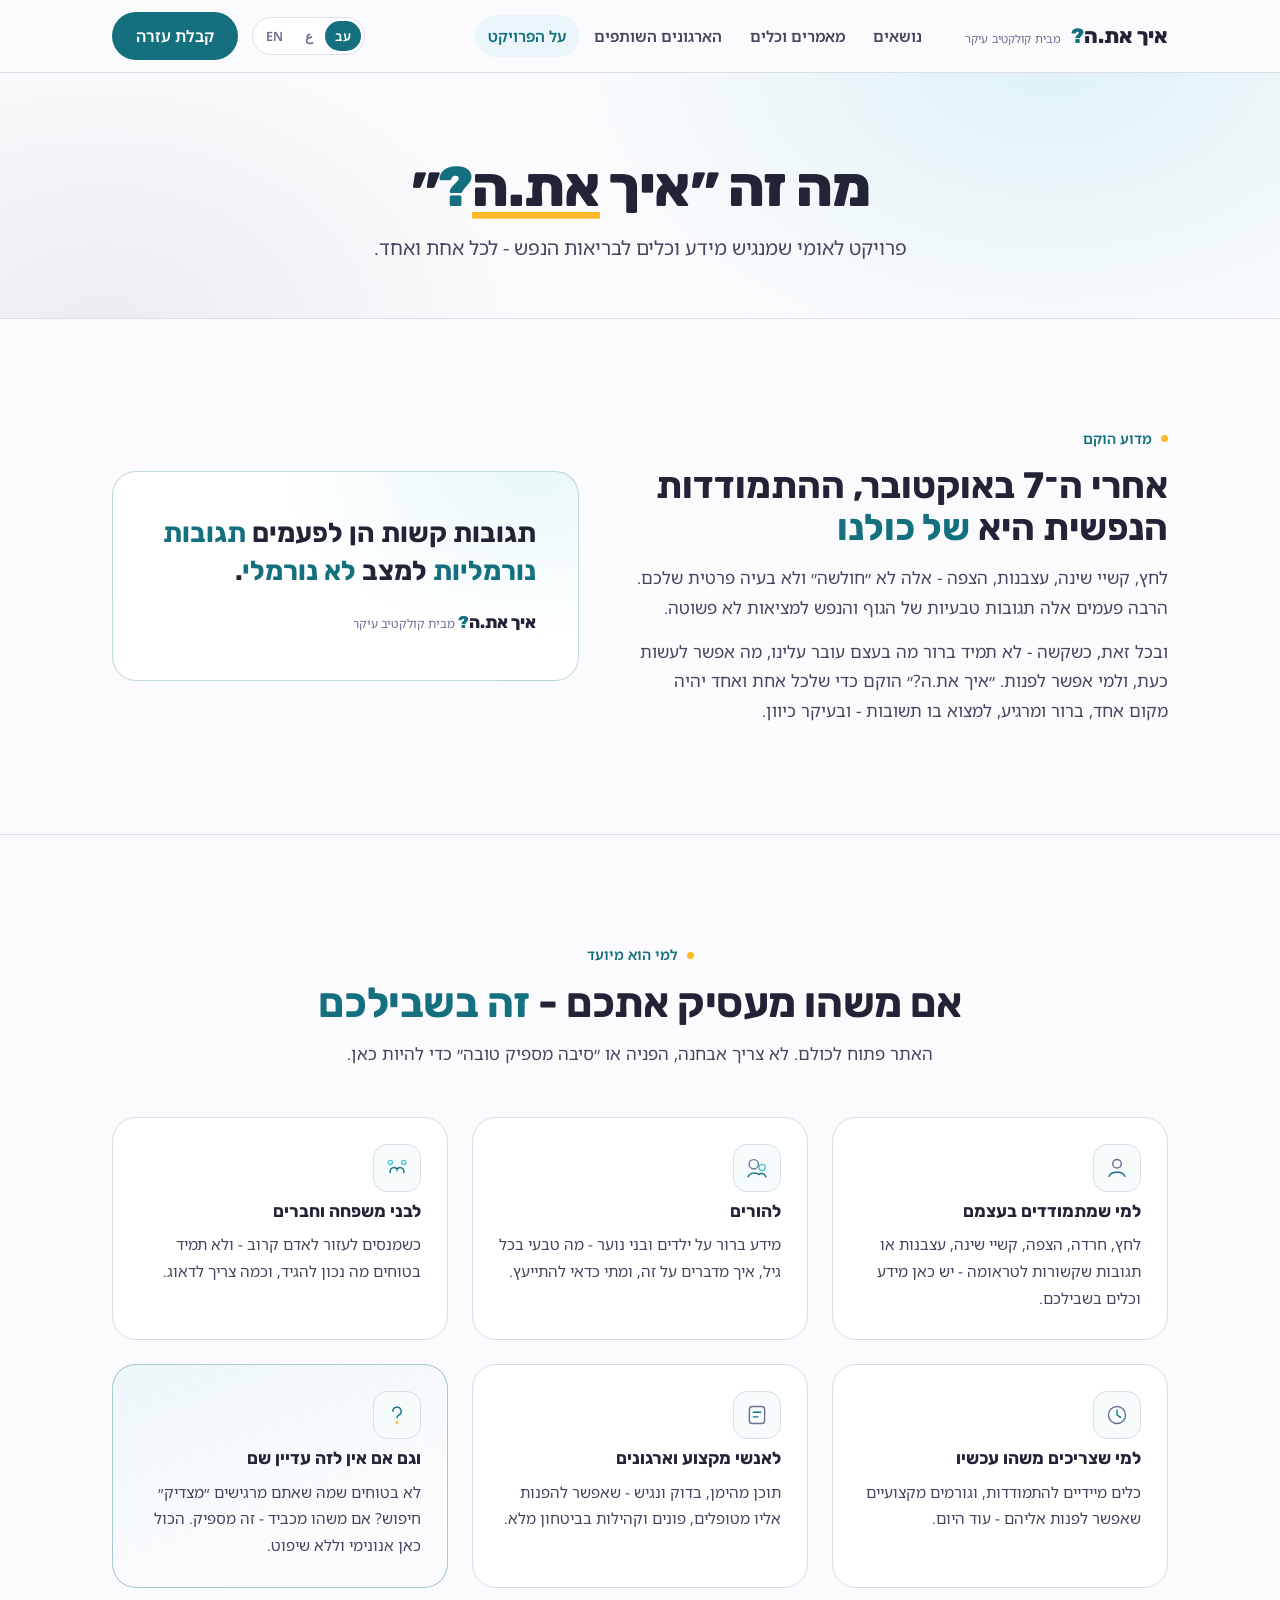
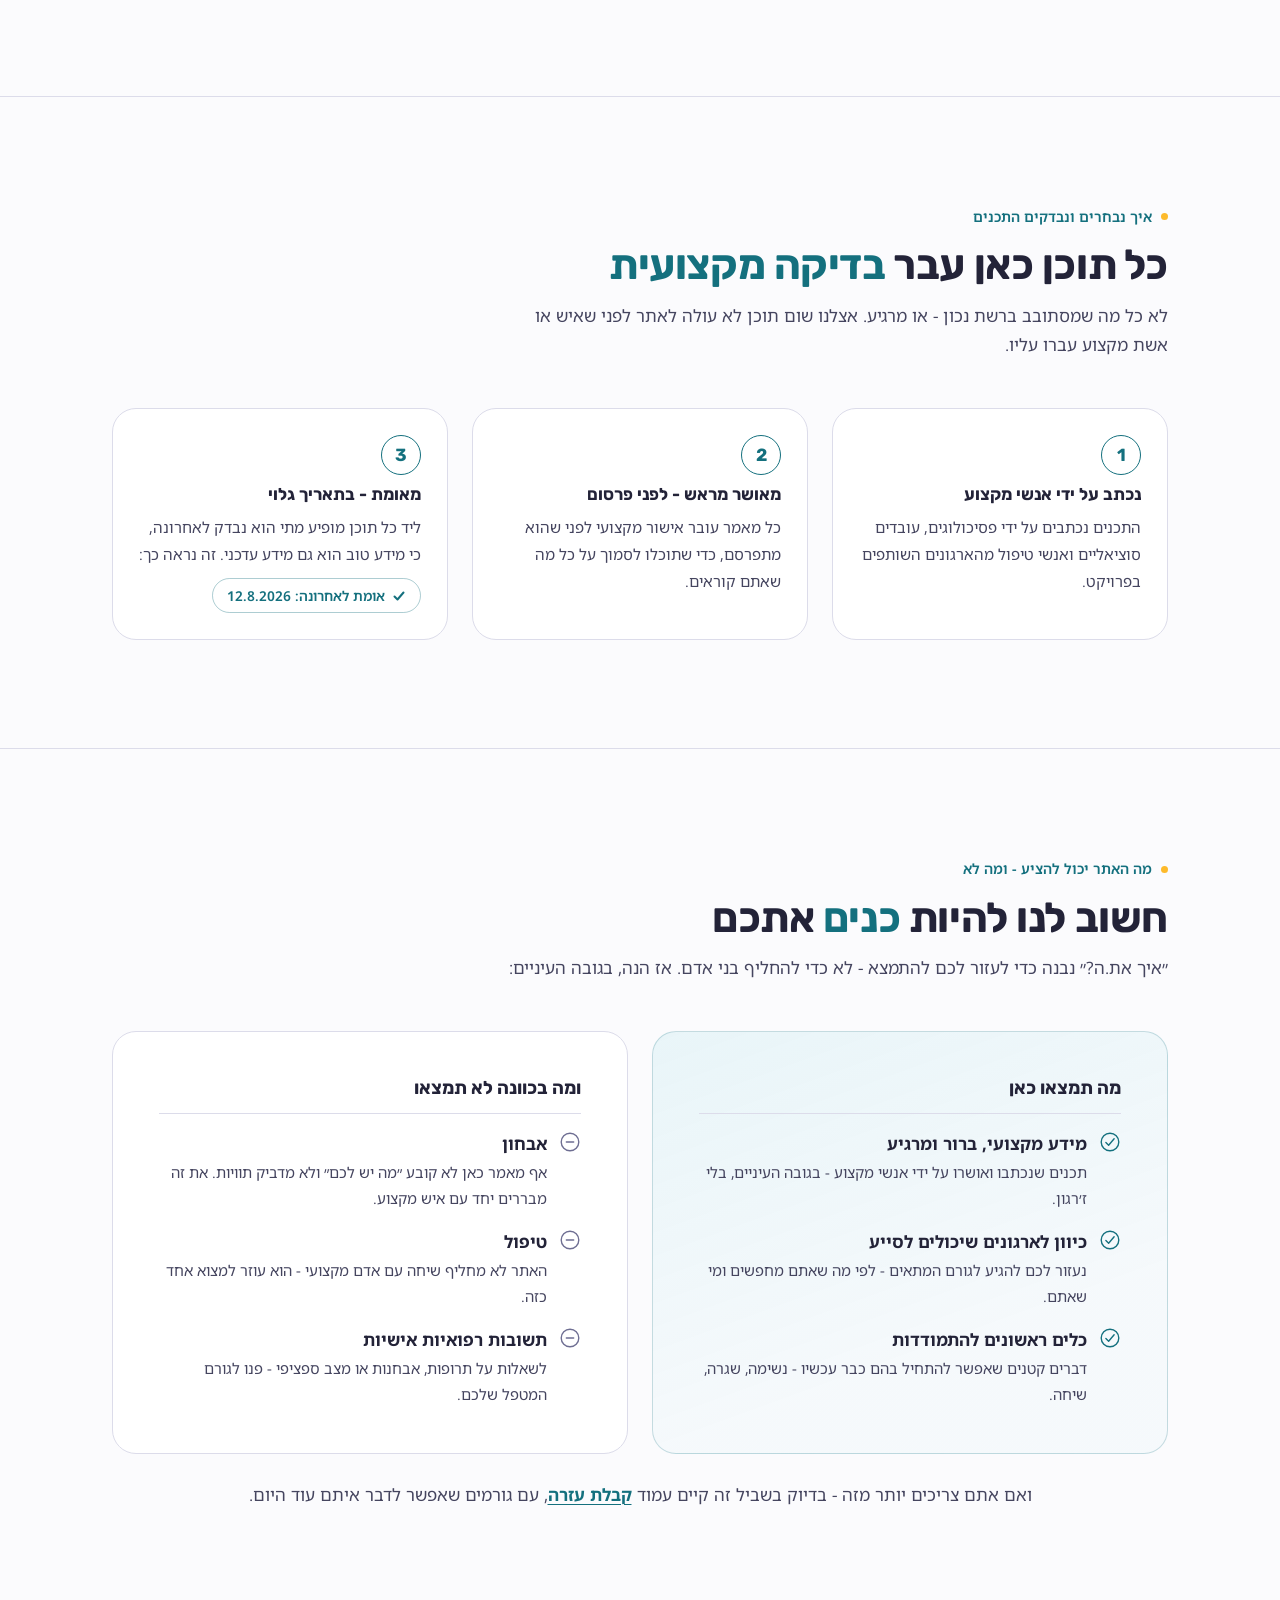
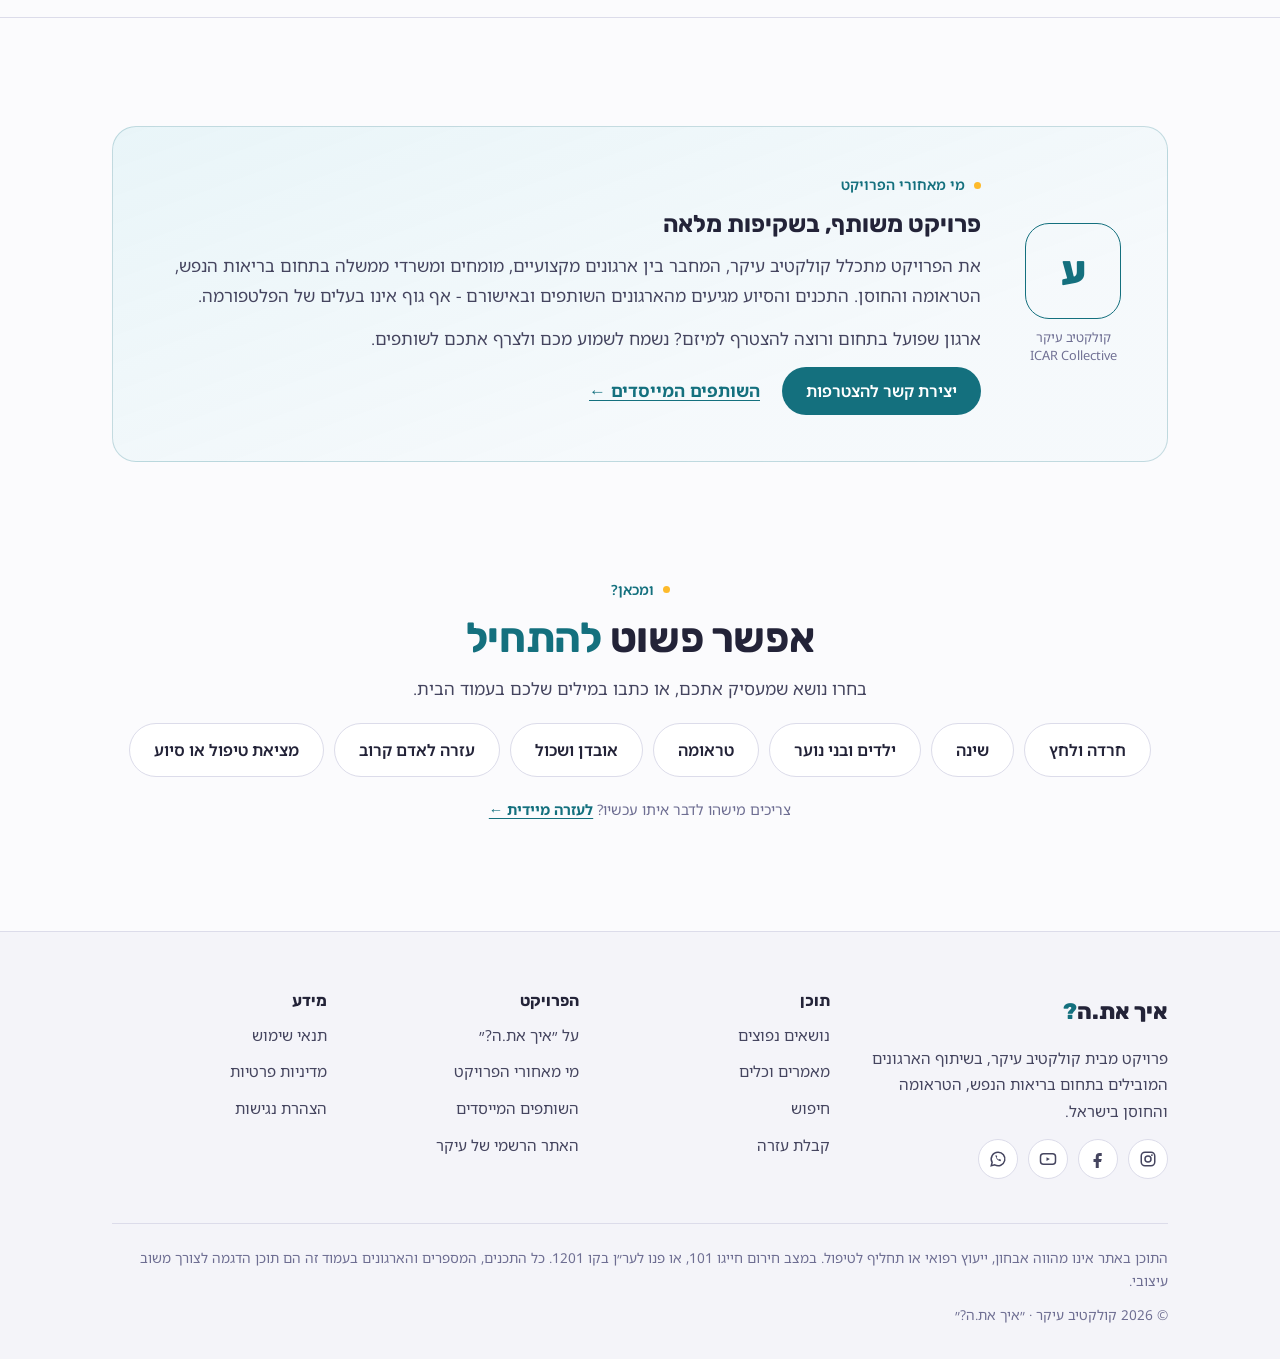
==== about.html @ 30e65be8 "הדמיית עיצוב ״איך את.ה?״ - כיוון העיצוב שנבחר, 7 מסכים אתר סטטי לצורך משוב על העיצוב: עמוד הבית, תוצ" ====
<!doctype html>
<html lang="he" dir="rtl">
<head>
<meta charset="utf-8">
<meta name="viewport" content="width=device-width, initial-scale=1">
<meta name="robots" content="noindex">
<title>על הפרויקט - איך את.ה?</title>
<meta name="description" content="מה זה ״איך את.ה?״ - מדוע הוקם, למי הוא מיועד, איך נבדקים התכנים ומי מאחורי הפרויקט.">
<link rel="preconnect" href="https://fonts.googleapis.com">
<link rel="preconnect" href="https://fonts.gstatic.com" crossorigin>
<link rel="stylesheet" href="https://fonts.googleapis.com/css2?family=Rubik:wght@700;800&family=Noto+Sans+Hebrew:wght@400;600&display=swap">
<link rel="stylesheet" href="css/b.css">
<style>
  /* about page - B language */
  .about-hero { padding-block: clamp(52px, 7.5vw, 84px) clamp(34px, 5vw, 52px); position: relative; overflow: hidden; }
  .about-hero .container { display: grid; gap: 14px; max-width: 780px; text-align: center; position: relative; }
  .about-hero h1 { font-size: clamp(2.2rem, 5.6vw, 3.5rem); }
  .about-hero .lede { color: var(--ink-soft); font-size: clamp(1.05rem, 2vw, 1.22rem); }

  .why-grid { display: grid; grid-template-columns: 1.15fr 1fr; gap: clamp(28px, 4vw, 52px); align-items: center; }
  .why-copy { display: grid; gap: 14px; }
  .why-copy h2 { font-size: clamp(1.7rem, 3.4vw, 2.3rem); }
  .why-copy p { color: var(--ink-soft); }
  .quote-card {
    background: var(--card); border: 1px solid rgba(20, 112, 126, 0.25); border-radius: var(--r);
    padding: clamp(28px, 4vw, 42px); display: grid; gap: 18px;
    background-image: radial-gradient(24rem 16rem at 90% 0%, rgba(76, 196, 210, 0.12), transparent 65%);
  }
  .quote-card .q { font-family: var(--f-display); font-weight: 700; font-size: clamp(1.3rem, 2.4vw, 1.7rem); line-height: 1.4; }
  .quote-card .q em { color: var(--teal-ink); font-style: normal; }
  .quote-brand { font-family: var(--f-display); font-weight: 800; color: var(--ink); }
  .quote-brand small { font-family: var(--f-body); font-weight: 400; color: var(--lilac); font-size: 0.75rem; }
  .quote-brand .brand-q { color: var(--teal-ink); }

  .aud-grid { list-style: none; margin: 0; padding: 0; display: grid; grid-template-columns: repeat(3, 1fr); gap: 24px; }
  .aud {
    background: var(--card); border: 1px solid var(--line); border-radius: var(--r);
    padding: 26px 26px 28px; display: grid; gap: 10px; align-content: start;
  }
  .aud-icon {
    width: 48px; height: 48px; border-radius: 14px; display: grid; place-items: center;
    border: 1px solid var(--line); background: #f6fbfc;
  }
  .aud h3 { font-size: 1.08rem; }
  .aud p { color: var(--ink-soft); font-size: 0.95rem; }
  .aud-you { border-color: rgba(20, 112, 126, 0.35); background: linear-gradient(160deg, rgba(76, 196, 210, 0.08), transparent 70%); }

  .steps { list-style: none; margin: 0; padding: 0; display: grid; grid-template-columns: repeat(3, 1fr); gap: 24px; counter-reset: step; }
  .step {
    background: var(--card); border: 1px solid var(--line); border-radius: var(--r);
    padding: 26px; display: grid; gap: 10px; align-content: start;
  }
  .step-num {
    width: 40px; height: 40px; border-radius: 50%; display: grid; place-items: center;
    border: 1.5px solid var(--teal-ink); color: var(--teal-ink);
    font-family: var(--f-display); font-weight: 700; font-size: 1.1rem;
  }
  .step h3 { font-size: 1.06rem; }
  .step p { color: var(--ink-soft); font-size: 0.95rem; }
  .verified-pill {
    display: inline-flex; align-items: center; gap: 7px; justify-self: start;
    border: 1px solid rgba(20, 112, 126, 0.35); color: var(--teal-ink);
    border-radius: 999px; padding: 5px 14px; font-size: 0.85rem; font-weight: 600;
  }

  .offer-title { font-size: 1.15rem; padding-bottom: 14px; border-bottom: 1px solid var(--line); }
  .offer-list { list-style: none; margin: 0; padding: 0; display: grid; gap: 16px; }
  .offer-list li { display: flex; gap: 12px; align-items: flex-start; }
  .offer-list svg { flex-shrink: 0; margin-top: 2px; }
  .offer-list b { display: block; }
  .offer-list p { color: var(--ink-soft); font-size: 0.93rem; margin: 0; }
  .offer-note { margin-top: 26px; color: var(--ink-soft); text-align: center; }

  #eiker { scroll-margin-top: 90px; }
  .eiker-panel { display: grid; grid-template-columns: auto 1fr; gap: clamp(24px, 4vw, 44px); align-items: center; }
  .eiker-logo { display: grid; gap: 10px; justify-items: center; margin: 0; }
  .eiker-mono {
    width: 96px; height: 96px; border-radius: 24px; display: grid; place-items: center;
    border: 1.5px solid var(--teal-ink); color: var(--teal-ink);
    font-family: var(--f-display); font-weight: 800; font-size: 2.4rem;
  }
  .eiker-logo figcaption { color: var(--lilac); font-size: 0.8rem; text-align: center; line-height: 1.4; }
  .eiker-body { display: grid; gap: 13px; }
  .eiker-links { display: flex; gap: 10px 22px; flex-wrap: wrap; align-items: center; }

  .closing { text-align: center; display: grid; gap: 20px; justify-items: center; }

  @media (max-width: 960px) {
    .why-grid { grid-template-columns: 1fr; }
    .aud-grid, .steps { grid-template-columns: 1fr 1fr; }
    .eiker-panel { grid-template-columns: 1fr; justify-items: center; text-align: center; }
    .eiker-links { justify-content: center; }
  }
  @media (max-width: 720px) { .aud-grid, .steps { grid-template-columns: 1fr; } }
</style>
</head>
<body>
<!-- SHELL:HEADER START -->
<a class="skip-link" href="#main">דילוג לתוכן</a>
<header class="topbar">
  <div class="container">
    <a class="brand" href="index.html"><span class="brand-name">איך את.ה<span class="brand-q">?</span></span> <small>מבית קולקטיב עיקר</small></a>
    <nav class="topnav" aria-label="ניווט ראשי">
      <a href="index.html#topics">נושאים</a>
      <a href="index.html#featured">מאמרים וכלים</a>
      <a href="partners.html">הארגונים השותפים</a>
      <a href="about.html" aria-current="page">על הפרויקט</a>
    </nav>
    <div class="topbar-side">
      <div class="lang-switch" role="group" aria-label="בחירת שפה (עברית, ערבית, אנגלית)" title="האתר יתמוך בעברית, ערבית ואנגלית; המעבר בין השפות ייבנה בשלב הפיתוח">
        <span aria-current="true">עב</span><span lang="ar">ع</span><span lang="en">EN</span>
      </div>
      <a class="btn btn-teal" href="help.html">קבלת עזרה</a>
      <button class="menu-toggle" data-menu-toggle aria-controls="mobileNav" aria-expanded="false" aria-label="פתיחת תפריט">
        <svg width="20" height="20" viewBox="0 0 20 20" aria-hidden="true"><path d="M2 5h16M2 10h16M2 15h16" stroke="currentColor" stroke-width="2" stroke-linecap="round"/></svg>
      </button>
    </div>
  </div>
  <nav class="mobile-nav" id="mobileNav" aria-label="ניווט ראשי - מובייל">
    <a href="index.html#topics">נושאים</a>
    <a href="index.html#featured">מאמרים וכלים</a>
    <a href="partners.html">הארגונים השותפים</a>
    <a href="about.html" aria-current="page">על הפרויקט</a>
    <a href="help.html">קבלת עזרה</a>
  </nav>
</header>
<!-- SHELL:HEADER END -->

<main id="main" data-page="about">

  <section class="hero about-hero">
    <div class="hero-air" aria-hidden="true"></div>
    <div class="container">
      <h1>מה זה ״איך <span class="u-amber">את.ה</span><span class="brand-q">?</span>״</h1>
      <p class="lede">פרויקט לאומי שמנגיש מידע וכלים לבריאות הנפש - לכל אחת ואחד.</p>
    </div>
  </section>

  <section class="section section-line" id="why" aria-labelledby="why-h">
    <div class="container why-grid">
      <div class="why-copy">
        <span class="eyebrow">מדוע הוקם</span>
        <h2 id="why-h">אחרי ה־7 באוקטובר, ההתמודדות הנפשית היא <em class="accent">של כולנו</em></h2>
        <p>לחץ, קשיי שינה, עצבנות, הצפה - אלה לא ״חולשה״ ולא בעיה פרטית שלכם. הרבה פעמים אלה תגובות טבעיות של הגוף והנפש למציאות לא פשוטה.</p>
        <p>ובכל זאת, כשקשה - לא תמיד ברור מה בעצם עובר עלינו, מה אפשר לעשות כעת, ולמי אפשר לפנות. ״איך את.ה?״ הוקם כדי שלכל אחת ואחד יהיה מקום אחד, ברור ומרגיע, למצוא בו תשובות - ובעיקר כיוון.</p>
      </div>
      <div class="quote-card">
        <p class="q">תגובות קשות הן לפעמים <em>תגובות נורמליות</em> למצב <em>לא נורמלי</em>.</p>
        <p class="quote-brand">איך את.ה<span class="brand-q">?</span> <small>מבית קולקטיב עיקר</small></p>
      </div>
    </div>
  </section>

  <section class="section section-line" id="audience" aria-labelledby="audience-h">
    <div class="container">
      <div class="section-head center">
        <span class="eyebrow">למי הוא מיועד</span>
        <h2 id="audience-h">אם משהו מעסיק אתכם - <em class="accent">זה בשבילכם</em></h2>
        <p>האתר פתוח לכולם. לא צריך אבחנה, הפניה או ״סיבה מספיק טובה״ כדי להיות כאן.</p>
      </div>
      <ul class="aud-grid" role="list">
        <li class="aud">
          <span class="aud-icon" aria-hidden="true">
            <svg width="26" height="26" viewBox="0 0 28 28" fill="none"><circle cx="14" cy="9.5" r="4.6" stroke="#6e6e92" stroke-width="1.5"/><path d="M5.5 23c1.5-6 15.5-6 17 0" stroke="#14707e" stroke-width="1.5" fill="none" stroke-linecap="round"/></svg>
          </span>
          <h3>למי שמתמודדים בעצמם</h3>
          <p>לחץ, חרדה, הצפה, קשיי שינה, עצבנות או תגובות שקשורות לטראומה - יש כאן מידע וכלים בשבילכם.</p>
        </li>
        <li class="aud">
          <span class="aud-icon" aria-hidden="true">
            <svg width="26" height="26" viewBox="0 0 28 28" fill="none"><circle cx="10.5" cy="10" r="5" stroke="#6e6e92" stroke-width="1.5"/><circle cx="19.5" cy="13.5" r="3.4" stroke="#4cc4d2" stroke-width="1.5"/><path d="M4.5 23.5c1.3-4.6 8.6-5.2 11.5-2.4 1.9-1.9 6.7-1.5 7.5 2.4" stroke="#14707e" stroke-width="1.5" fill="none" stroke-linecap="round"/></svg>
          </span>
          <h3>להורים</h3>
          <p>מידע ברור על ילדים ובני נוער - מה טבעי בכל גיל, איך מדברים על זה, ומתי כדאי להתייעץ.</p>
        </li>
        <li class="aud">
          <span class="aud-icon" aria-hidden="true">
            <svg width="26" height="26" viewBox="0 0 28 28" fill="none"><path d="M6.5 19c0-6.6 6.6-6.6 7.5-3.2C15 12.4 21.5 12.4 21.5 19" stroke="#14707e" stroke-width="1.5" stroke-linecap="round"/><circle cx="6.8" cy="8" r="2.2" stroke="#4cc4d2" stroke-width="1.5"/><circle cx="21.2" cy="8" r="2.2" stroke="#4cc4d2" stroke-width="1.5"/></svg>
          </span>
          <h3>לבני משפחה וחברים</h3>
          <p>כשמנסים לעזור לאדם קרוב - ולא תמיד בטוחים מה נכון להגיד, וכמה צריך לדאוג.</p>
        </li>
        <li class="aud">
          <span class="aud-icon" aria-hidden="true">
            <svg width="26" height="26" viewBox="0 0 28 28" fill="none"><circle cx="14" cy="14" r="9.2" stroke="#6e6e92" stroke-width="1.5"/><path d="M14 8.8V14l3.8 2.5" stroke="#14707e" stroke-width="1.5" stroke-linecap="round" stroke-linejoin="round"/></svg>
          </span>
          <h3>למי שצריכים משהו עכשיו</h3>
          <p>כלים מיידיים להתמודדות, וגורמים מקצועיים שאפשר לפנות אליהם - עוד היום.</p>
        </li>
        <li class="aud">
          <span class="aud-icon" aria-hidden="true">
            <svg width="26" height="26" viewBox="0 0 28 28" fill="none"><rect x="5.8" y="4.8" width="16.4" height="18.4" rx="3.4" stroke="#6e6e92" stroke-width="1.5"/><path d="M10 11h8M10 16h5" stroke="#14707e" stroke-width="1.5" stroke-linecap="round"/></svg>
          </span>
          <h3>לאנשי מקצוע וארגונים</h3>
          <p>תוכן מהימן, בדוק ונגיש - שאפשר להפנות אליו מטופלים, פונים וקהילות בביטחון מלא.</p>
        </li>
        <li class="aud aud-you">
          <span class="aud-icon" aria-hidden="true">
            <svg width="26" height="26" viewBox="0 0 28 28" fill="none"><path d="M9.5 10a4.5 4.5 0 1 1 6 4.3c-1.3.5-1.5 1.4-1.5 2.7" stroke="#14707e" stroke-width="1.5" stroke-linecap="round"/><circle cx="14" cy="22" r="1.6" fill="#fdba2b"/></svg>
          </span>
          <h3>וגם אם אין לזה עדיין שם</h3>
          <p>לא בטוחים שמה שאתם מרגישים ״מצדיק״ חיפוש? אם משהו מכביד - זה מספיק. הכול כאן אנונימי וללא שיפוט.</p>
        </li>
      </ul>
    </div>
  </section>

  <section class="section section-line" id="content-check" aria-labelledby="check-h">
    <div class="container">
      <div class="section-head">
        <span class="eyebrow">איך נבחרים ונבדקים התכנים</span>
        <h2 id="check-h">כל תוכן כאן עבר <em class="accent">בדיקה מקצועית</em></h2>
        <p>לא כל מה שמסתובב ברשת נכון - או מרגיע. אצלנו שום תוכן לא עולה לאתר לפני שאיש או אשת מקצוע עברו עליו.</p>
      </div>
      <ol class="steps" role="list">
        <li class="step">
          <span class="step-num" aria-hidden="true">1</span>
          <h3>נכתב על ידי אנשי מקצוע</h3>
          <p>התכנים נכתבים על ידי פסיכולוגים, עובדים סוציאליים ואנשי טיפול מהארגונים השותפים בפרויקט.</p>
        </li>
        <li class="step">
          <span class="step-num" aria-hidden="true">2</span>
          <h3>מאושר מראש - לפני פרסום</h3>
          <p>כל מאמר עובר אישור מקצועי לפני שהוא מתפרסם, כדי שתוכלו לסמוך על כל מה שאתם קוראים.</p>
        </li>
        <li class="step">
          <span class="step-num" aria-hidden="true">3</span>
          <h3>מאומת - בתאריך גלוי</h3>
          <p>ליד כל תוכן מופיע מתי הוא נבדק לאחרונה, כי מידע טוב הוא גם מידע עדכני. זה נראה כך:</p>
          <span class="verified-pill"><svg width="14" height="14" viewBox="0 0 14 14" aria-hidden="true"><path d="M2.5 7.5 5.5 10.5 11.5 3.5" fill="none" stroke="currentColor" stroke-width="2" stroke-linecap="round" stroke-linejoin="round"/></svg>אומת לאחרונה: 12.8.2026</span>
        </li>
      </ol>
    </div>
  </section>

  <section class="section section-line" id="offer" aria-labelledby="offer-h">
    <div class="container">
      <div class="section-head">
        <span class="eyebrow">מה האתר יכול להציע - ומה לא</span>
        <h2 id="offer-h">חשוב לנו להיות <em class="accent">כנים</em> אתכם</h2>
        <p>״איך את.ה?״ נבנה כדי לעזור לכם להתמצא - לא כדי להחליף בני אדם. אז הנה, בגובה העיניים:</p>
      </div>
      <div class="card-grid-2">
        <div class="panel panel-teal">
          <h3 class="offer-title">מה תמצאו כאן</h3>
          <ul class="offer-list" role="list">
            <li>
              <svg width="22" height="22" viewBox="0 0 24 24" fill="none" aria-hidden="true"><circle cx="12" cy="12" r="9.6" stroke="#14707e" stroke-width="1.5"/><path d="M7.5 12.5 10.5 15.5 16.5 8.5" stroke="#14707e" stroke-width="1.5" stroke-linecap="round" stroke-linejoin="round"/></svg>
              <div><b>מידע מקצועי, ברור ומרגיע</b><p>תכנים שנכתבו ואושרו על ידי אנשי מקצוע - בגובה העיניים, בלי ז׳רגון.</p></div>
            </li>
            <li>
              <svg width="22" height="22" viewBox="0 0 24 24" fill="none" aria-hidden="true"><circle cx="12" cy="12" r="9.6" stroke="#14707e" stroke-width="1.5"/><path d="M7.5 12.5 10.5 15.5 16.5 8.5" stroke="#14707e" stroke-width="1.5" stroke-linecap="round" stroke-linejoin="round"/></svg>
              <div><b>כיוון לארגונים שיכולים לסייע</b><p>נעזור לכם להגיע לגורם המתאים - לפי מה שאתם מחפשים ומי שאתם.</p></div>
            </li>
            <li>
              <svg width="22" height="22" viewBox="0 0 24 24" fill="none" aria-hidden="true"><circle cx="12" cy="12" r="9.6" stroke="#14707e" stroke-width="1.5"/><path d="M7.5 12.5 10.5 15.5 16.5 8.5" stroke="#14707e" stroke-width="1.5" stroke-linecap="round" stroke-linejoin="round"/></svg>
              <div><b>כלים ראשונים להתמודדות</b><p>דברים קטנים שאפשר להתחיל בהם כבר עכשיו - נשימה, שגרה, שיחה.</p></div>
            </li>
          </ul>
        </div>
        <div class="panel">
          <h3 class="offer-title">ומה בכוונה לא תמצאו</h3>
          <ul class="offer-list" role="list">
            <li>
              <svg width="22" height="22" viewBox="0 0 24 24" fill="none" aria-hidden="true"><circle cx="12" cy="12" r="9.6" stroke="#6e6e92" stroke-width="1.5"/><path d="M8 12h8" stroke="#6e6e92" stroke-width="1.5" stroke-linecap="round"/></svg>
              <div><b>אבחון</b><p>אף מאמר כאן לא קובע ״מה יש לכם״ ולא מדביק תוויות. את זה מבררים יחד עם איש מקצוע.</p></div>
            </li>
            <li>
              <svg width="22" height="22" viewBox="0 0 24 24" fill="none" aria-hidden="true"><circle cx="12" cy="12" r="9.6" stroke="#6e6e92" stroke-width="1.5"/><path d="M8 12h8" stroke="#6e6e92" stroke-width="1.5" stroke-linecap="round"/></svg>
              <div><b>טיפול</b><p>האתר לא מחליף שיחה עם אדם מקצועי - הוא עוזר למצוא אחד כזה.</p></div>
            </li>
            <li>
              <svg width="22" height="22" viewBox="0 0 24 24" fill="none" aria-hidden="true"><circle cx="12" cy="12" r="9.6" stroke="#6e6e92" stroke-width="1.5"/><path d="M8 12h8" stroke="#6e6e92" stroke-width="1.5" stroke-linecap="round"/></svg>
              <div><b>תשובות רפואיות אישיות</b><p>לשאלות על תרופות, אבחנות או מצב ספציפי - פנו לגורם המטפל שלכם.</p></div>
            </li>
          </ul>
        </div>
      </div>
      <p class="offer-note">ואם אתם צריכים יותר מזה - בדיוק בשביל זה קיים עמוד <a href="help.html"><strong>קבלת עזרה</strong></a>, עם גורמים שאפשר לדבר איתם עוד היום.</p>
    </div>
  </section>

  <section class="section section-line" id="eiker" aria-labelledby="eiker-h">
    <div class="container">
      <div class="panel panel-teal eiker-panel">
        <figure class="eiker-logo">
          <span class="eiker-mono" aria-hidden="true">ע</span>
          <figcaption>קולקטיב עיקר<br>ICAR Collective</figcaption>
        </figure>
        <div class="eiker-body">
          <span class="eyebrow">מי מאחורי הפרויקט</span>
          <h2 id="eiker-h">פרויקט משותף, בשקיפות מלאה</h2>
          <p>את הפרויקט מתכלל קולקטיב עיקר, המחבר בין ארגונים מקצועיים, מומחים ומשרדי ממשלה בתחום בריאות הנפש, הטראומה והחוסן. התכנים והסיוע מגיעים מהארגונים השותפים ובאישורם - אף גוף אינו בעלים של הפלטפורמה.</p>
          <p>ארגון שפועל בתחום ורוצה להצטרף למיזם? נשמח לשמוע מכם ולצרף אתכם לשותפים.</p>
          <div class="eiker-links">
            <a class="btn btn-teal" href="#">יצירת קשר להצטרפות</a>
            <a href="partners.html"><strong>השותפים המייסדים ←</strong></a>
          </div>
        </div>
      </div>
    </div>
  </section>

  <section class="section" id="start" style="padding-top: 8px;">
    <div class="container closing">
      <div class="section-head center" style="margin-bottom: 0;">
        <span class="eyebrow">ומכאן?</span>
        <h2>אפשר פשוט <em class="accent">להתחיל</em></h2>
        <p>בחרו נושא שמעסיק אתכם, או כתבו במילים שלכם בעמוד הבית.</p>
      </div>
      <div class="chip-row">
        <a class="chip-lg" href="search.html?q=חרדה ולחץ">חרדה ולחץ</a>
        <a class="chip-lg" href="search.html?q=שינה">שינה</a>
        <a class="chip-lg" href="search.html?q=ילדים ובני נוער">ילדים ובני נוער</a>
        <a class="chip-lg" href="search.html?q=טראומה">טראומה</a>
        <a class="chip-lg" href="search.html?q=אובדן ושכול">אובדן ושכול</a>
        <a class="chip-lg" href="search.html?q=עזרה לאדם קרוב">עזרה לאדם קרוב</a>
        <a class="chip-lg" href="search.html?q=מציאת טיפול">מציאת טיפול או סיוע</a>
      </div>
      <p class="muted small">צריכים מישהו לדבר איתו עכשיו? <a href="help.html"><strong>לעזרה מיידית ←</strong></a></p>
    </div>
  </section>

</main>

<!-- SHELL:FOOTER START -->
<footer class="footer">
  <div class="container">
    <div class="footer-grid">
      <div class="footer-about">
        <a class="brand" href="index.html"><span class="brand-name">איך את.ה<span class="brand-q">?</span></span></a>
        <p>פרויקט מבית קולקטיב עיקר, בשיתוף הארגונים המובילים בתחום בריאות הנפש, הטראומה והחוסן בישראל.</p>
        <div class="social-row" aria-label="רשתות חברתיות">
          <a href="#" aria-label="אינסטגרם"><svg width="18" height="18" viewBox="0 0 24 24" fill="none" aria-hidden="true"><rect x="3" y="3" width="18" height="18" rx="5" stroke="currentColor" stroke-width="2"/><circle cx="12" cy="12" r="4" stroke="currentColor" stroke-width="2"/><circle cx="17.2" cy="6.8" r="1.3" fill="currentColor"/></svg></a>
          <a href="#" aria-label="פייסבוק"><svg width="18" height="18" viewBox="0 0 24 24" fill="none" aria-hidden="true"><path d="M14 8h3V4h-3a5 5 0 0 0-5 5v3H6v4h3v8h4v-8h3l1-4h-4V9a1 1 0 0 1 1-1Z" fill="currentColor"/></svg></a>
          <a href="#" aria-label="יוטיוב"><svg width="18" height="18" viewBox="0 0 24 24" fill="none" aria-hidden="true"><rect x="2" y="5" width="20" height="14" rx="4" stroke="currentColor" stroke-width="2"/><path d="M10 9.5v5l4.5-2.5L10 9.5Z" fill="currentColor"/></svg></a>
          <a href="#" aria-label="וואטסאפ"><svg width="18" height="18" viewBox="0 0 24 24" fill="none" aria-hidden="true"><path d="M12 3a9 9 0 0 0-7.8 13.5L3 21l4.7-1.2A9 9 0 1 0 12 3Z" stroke="currentColor" stroke-width="2"/><path d="M9 8.5c.5 3 3.5 6 6.5 6.5l.5-2-2-1-1 .8c-1-.5-2.3-1.8-2.8-2.8l.8-1-1-2-2 .5Z" fill="currentColor"/></svg></a>
        </div>
      </div>
      <nav aria-label="ניווט - תוכן">
        <h3>תוכן</h3>
        <ul>
          <li><a href="index.html#topics">נושאים נפוצים</a></li>
          <li><a href="index.html#featured">מאמרים וכלים</a></li>
          <li><a href="search.html">חיפוש</a></li>
          <li><a href="help.html">קבלת עזרה</a></li>
        </ul>
      </nav>
      <nav aria-label="ניווט - הפרויקט">
        <h3>הפרויקט</h3>
        <ul>
          <li><a href="about.html">על ״איך את.ה?״</a></li>
          <li><a href="about.html#eiker">מי מאחורי הפרויקט</a></li>
          <li><a href="partners.html">השותפים המייסדים</a></li>
          <li><a href="https://www.icarcollective.org/he/" rel="external">האתר הרשמי של עיקר</a></li>
        </ul>
      </nav>
      <nav aria-label="ניווט - מידע">
        <h3>מידע</h3>
        <ul>
          <li><a href="#">תנאי שימוש</a></li>
          <li><a href="#">מדיניות פרטיות</a></li>
          <li><a href="#">הצהרת נגישות</a></li>
        </ul>
      </nav>
    </div>
    <div class="footer-note">
      <span>התוכן באתר אינו מהווה אבחון, ייעוץ רפואי או תחליף לטיפול. במצב חירום חייגו 101, או פנו לער״ן בקו 1201. כל התכנים, המספרים והארגונים בעמוד זה הם תוכן הדגמה לצורך משוב עיצובי.</span>
      <span>© 2026 קולקטיב עיקר · ״איך את.ה?״</span>
    </div>
  </div>
</footer>
<script src="js/b.js"></script>
<!-- SHELL:FOOTER END -->
</body>
</html>
---- css/b.css ----
/* =========================================================
   איך את.ה? - Direction B: "אוויר"
   All-light, clinic-grade Scandinavian calm.
   Near-white cool paper, huge airy ink typography,
   teal as THE accent, amber only as tiny punctuation.
   ========================================================= */
:root {
  --ink: #232338;
  --ink-soft: #45455f;
  --lilac: #6e6e92;
  --line: #dcdcea;
  --paper: #fbfbfd;
  --card: #ffffff;
  --tint: #f4f4f9;
  --teal: #4cc4d2;        /* decorative only */
  --teal-ink: #14707e;    /* interactive / text-safe */
  --teal-deep: #0f5b66;
  --amber: #fdba2b;       /* tiny punctuation only */
  --focus: #14707e;

  --f-display: "Rubik", "Arial Hebrew", Arial, sans-serif;
  --f-body: "Noto Sans Hebrew", "Arial Hebrew", Arial, sans-serif;

  --r: 24px;
  --shadow-soft: 0 2px 6px rgba(35, 35, 56, 0.04), 0 14px 40px rgba(35, 35, 56, 0.06);
  --container: 1120px;
}

* { box-sizing: border-box; }
html { scroll-behavior: smooth; }
@media (prefers-reduced-motion: reduce) {
  html { scroll-behavior: auto; }
  *, *::before, *::after { animation: none !important; transition: none !important; }
}

body {
  margin: 0;
  background: var(--paper);
  color: var(--ink);
  font-family: var(--f-body);
  font-size: 1.0625rem;
  line-height: 1.75;
  font-weight: 400;
  -webkit-font-smoothing: antialiased;
  text-rendering: optimizeLegibility;
}

h1, h2, h3, h4 {
  font-family: var(--f-display);
  font-weight: 700;
  line-height: 1.14;
  margin: 0;
  text-wrap: balance;
}
p { margin: 0; }
a { color: var(--teal-ink); text-decoration-thickness: 1px; text-underline-offset: 3px; }
a:hover { text-decoration-thickness: 2px; }
img, svg { max-width: 100%; display: block; }
button { font: inherit; cursor: pointer; }

:focus-visible {
  outline: 3px solid var(--focus);
  outline-offset: 3px;
  border-radius: 8px;
}

.container { max-width: var(--container); margin-inline: auto; padding-inline: clamp(18px, 4vw, 32px); }

.skip-link {
  position: absolute; inset-inline-start: 12px; top: -60px;
  background: var(--amber); color: var(--ink); font-weight: 600;
  padding: 10px 18px; border-radius: 12px; z-index: 100; transition: top .15s ease;
}
.skip-link:focus { top: 12px; }

/* the single amber "marked word" - a thin marker line under the word */
.u-amber {
  background: linear-gradient(0deg, var(--amber), var(--amber)) no-repeat;
  background-size: 100% 0.12em;
  background-position: 0 97%;
}
/* teal accent word inside ink headings */
.accent { color: var(--teal-ink); font-style: normal; }

/* ---------- header ---------- */
.topbar {
  position: sticky; top: 0; z-index: 50;
  background: rgba(251, 251, 253, 0.88);
  backdrop-filter: blur(10px);
  -webkit-backdrop-filter: blur(10px);
  border-bottom: 1px solid var(--line);
}
.topbar .container { display: flex; align-items: center; gap: 24px; min-height: 72px; }
.brand {
  display: flex; align-items: baseline; gap: 10px;
  font-family: var(--f-display); font-weight: 800; font-size: 1.3rem;
  color: var(--ink); text-decoration: none; white-space: nowrap;
}
.brand .brand-name { display: inline; }
.brand .brand-q { color: var(--teal-ink); }
.brand small {
  font-family: var(--f-body); font-weight: 400; font-size: 0.72rem;
  color: var(--lilac); letter-spacing: 0.01em;
}
.topnav { display: flex; align-items: center; gap: 2px; margin-inline-start: 6px; }
.topnav a {
  color: var(--ink-soft); text-decoration: none; font-weight: 600;
  padding: 8px 13px; border-radius: 999px; font-size: 0.95rem;
}
.topnav a:hover, .topnav a[aria-current="page"] { color: var(--teal-ink); background: rgba(76, 196, 210, 0.1); }
.topbar-side { margin-inline-start: auto; display: flex; align-items: center; gap: 14px; }
.lang-switch {
  display: flex; gap: 2px; padding: 3px;
  border: 1px solid var(--line); border-radius: 999px; background: var(--card);
}
.lang-switch a, .lang-switch span {
  color: var(--ink-soft); text-decoration: none; font-size: 0.8rem; font-weight: 600;
  padding: 4px 10px; border-radius: 999px;
}
.lang-switch [aria-current="true"] { background: var(--teal-ink); color: #fff; }
.lang-switch a:hover:not([aria-current="true"]) { color: var(--teal-ink); }
/* mockup stage: only Hebrew is built, so the other languages are shown but inert */
.lang-switch span:not([aria-current="true"]) { color: var(--lilac); cursor: default; }

.btn {
  display: inline-flex; align-items: center; justify-content: center; gap: 8px;
  border: 0; border-radius: 999px; text-decoration: none;
  font-weight: 600; font-family: var(--f-body);
  padding: 10px 24px; font-size: 1rem;
  transition: transform .12s ease, box-shadow .12s ease, background .12s ease;
}
.btn:active { transform: translateY(1px); }
.btn-teal { background: var(--teal-ink); color: #fff; }
.btn-teal:hover { background: var(--teal-deep); box-shadow: 0 8px 22px rgba(20, 112, 126, 0.25); }

.menu-toggle { display: none; }

/* mobile drawer */
.mobile-nav {
  display: none;
  background: var(--paper);
  border-bottom: 1px solid var(--line);
  padding: 12px clamp(18px, 4vw, 32px) 20px;
}
.mobile-nav.open { display: grid; gap: 2px; }
.mobile-nav a {
  color: var(--ink-soft); text-decoration: none; font-weight: 600;
  padding: 11px 6px; border-radius: 10px;
}
.mobile-nav a:hover { color: var(--teal-ink); }

/* ---------- hero ---------- */
.hero {
  position: relative; overflow: hidden;
  padding-block: clamp(72px, 11vw, 138px) clamp(76px, 10vw, 122px);
}
.hero-air {
  position: absolute; inset: 0; pointer-events: none;
  background:
    radial-gradient(46rem 30rem at 82% -6%, rgba(76, 196, 210, 0.16), transparent 68%),
    radial-gradient(40rem 28rem at 8% 104%, rgba(110, 110, 146, 0.11), transparent 66%);
  animation: air 12s ease-in-out infinite;
}
@keyframes air {
  0%, 100% { opacity: 0.75; }
  50% { opacity: 1; }
}
.hero-rings { position: absolute; inset: 0; pointer-events: none; }
.hero-rings svg { position: absolute; }
.hero .container { position: relative; display: grid; grid-template-columns: minmax(0, 1fr); gap: clamp(22px, 3vw, 30px); max-width: 880px; text-align: center; }
.hero h1 {
  font-size: clamp(3.1rem, 9.5vw, 5.6rem);
  font-weight: 800; letter-spacing: -0.02em; line-height: 1.08;
}
.hero h1 .brand-q { color: var(--teal-ink); }
.hero .lede {
  font-size: clamp(1.08rem, 2.1vw, 1.3rem);
  color: var(--ink-soft); max-width: 33em; margin-inline: auto;
}
.hero .lede strong { color: var(--ink); font-weight: 600; }

/* the search - the product */
.search-form { display: grid; gap: 12px; }
.search-box {
  display: flex; align-items: stretch; gap: 8px;
  background: var(--card);
  border: 1px solid var(--line);
  border-radius: var(--r);
  padding: 9px;
  box-shadow: var(--shadow-soft);
  transition: border-color .15s ease;
}
.search-box:focus-within { border-color: var(--teal-ink); outline: 3px solid rgba(20, 112, 126, 0.25); outline-offset: 2px; }
.search-box input {
  flex: 1; min-width: 0; border: 0; background: transparent;
  font: inherit; font-size: 1.08rem; color: var(--ink);
  padding: 12px 16px; border-radius: 14px;
  text-overflow: ellipsis;
}
.search-box input::placeholder { color: var(--lilac); }
.search-box input:focus { outline: none; }
.search-box .btn { border-radius: 16px; padding-inline: 28px; flex-shrink: 0; }
.search-hint { font-size: 0.9rem; color: var(--ink-soft); }

.chip-row { display: flex; flex-wrap: wrap; gap: 10px; justify-content: center; }
.chip {
  display: inline-flex; align-items: center; gap: 8px;
  background: var(--card); color: var(--ink);
  border: 1px solid var(--line);
  border-radius: 999px; padding: 9px 19px;
  font-size: 0.95rem; font-weight: 600; text-decoration: none;
  transition: border-color .12s ease, background .12s ease;
}
.chip:hover { border-color: var(--teal-ink); background: rgba(76, 196, 210, 0.08); }
.hero-help { font-size: 1rem; color: var(--ink-soft); }
.hero-help a { font-weight: 600; }

/* ---------- sections ---------- */
.section { padding-block: clamp(60px, 8.5vw, 108px); }
.section-line { border-top: 1px solid var(--line); }
.section-head { display: grid; gap: 12px; max-width: 660px; margin-bottom: clamp(30px, 4.5vw, 48px); }
.section-head.center { margin-inline: auto; text-align: center; }
.eyebrow {
  color: var(--teal-ink); font-weight: 600; font-size: 0.88rem;
  display: inline-flex; align-items: center; gap: 9px;
}
.eyebrow::before {
  content: ""; width: 7px; height: 7px; border-radius: 50%;
  background: var(--amber); flex-shrink: 0;
}
.section-head.center .eyebrow { justify-content: center; }
.section-head h2 { font-size: clamp(1.85rem, 4vw, 2.6rem); letter-spacing: -0.01em; }
.section-head p { color: var(--ink-soft); }

/* topic pills */
.chip-lg {
  background: var(--card); color: var(--ink);
  border: 1px solid var(--line);
  border-radius: 999px; padding: 12px 24px;
  font-weight: 600; text-decoration: none; font-size: 1rem;
  display: inline-flex; align-items: center; gap: 8px;
  transition: border-color .12s ease, background .12s ease, transform .12s ease;
}
.chip-lg:hover { border-color: var(--teal-ink); background: rgba(76, 196, 210, 0.08); transform: translateY(-1px); }

/* ---------- cards ---------- */
.card-grid { display: grid; gap: 24px; grid-template-columns: repeat(3, 1fr); }
.card-grid-2 { display: grid; gap: 24px; grid-template-columns: repeat(2, 1fr); }

.card {
  background: var(--card); border: 1px solid var(--line);
  border-radius: var(--r);
  display: flex; flex-direction: column; overflow: hidden;
  transition: transform .14s ease, box-shadow .14s ease, border-color .14s ease;
}
a.card { text-decoration: none; color: inherit; }
a.card:hover { transform: translateY(-3px); border-color: rgba(20, 112, 126, 0.45); box-shadow: var(--shadow-soft); }
a.card:hover .card-cta { text-decoration: underline; text-underline-offset: 3px; }

.card-art {
  height: 148px; position: relative; overflow: hidden;
  border-bottom: 1px solid var(--line);
  display: grid; place-items: center;
}
.art-a { background: #f6fbfc; }
.art-b { background: #f6f6fa; }
.card-art svg { width: 100%; height: 100%; }
.card-body { padding: 22px 24px 24px; display: grid; gap: 10px; align-content: start; flex: 1; }
.card-meta { display: flex; flex-wrap: wrap; gap: 8px; align-items: center; font-size: 0.82rem; color: var(--lilac); font-weight: 600; }
.tag {
  background: transparent; color: var(--teal-ink);
  border: 1px solid rgba(20, 112, 126, 0.3);
  border-radius: 999px; padding: 2px 12px; font-size: 0.78rem; font-weight: 600;
}
.card h3 { font-size: 1.2rem; }
.card .excerpt { color: var(--ink-soft); font-size: 0.96rem; line-height: 1.65; }
.card-cta { margin-top: auto; padding-top: 8px; color: var(--teal-ink); font-weight: 600; font-size: 0.95rem; display: inline-flex; align-items: center; gap: 6px; }

/* partners strip */
.logo-strip { display: flex; flex-wrap: wrap; gap: 14px; justify-content: center; }
.logo-pill {
  display: inline-flex; align-items: center; gap: 11px;
  background: var(--card); border: 1px solid var(--line); border-radius: 18px;
  padding: 14px 26px; text-decoration: none; color: var(--ink-soft); font-weight: 600;
  transition: border-color .12s ease, color .12s ease;
}
.logo-pill:hover { border-color: var(--teal-ink); color: var(--ink); }
.logo-ring {
  width: 13px; height: 13px; border-radius: 50%;
  border: 1.5px solid var(--teal-ink); flex-shrink: 0;
}
.logo-ring.alt { border-color: var(--lilac); }

/* info panels */
.panel {
  background: var(--card); border: 1px solid var(--line);
  border-radius: var(--r); padding: clamp(28px, 4.5vw, 46px);
  display: grid; gap: 15px; align-content: start;
}
.panel h2 { font-size: 1.5rem; }
.panel p { color: var(--ink-soft); }
.panel-teal {
  background: linear-gradient(160deg, rgba(76, 196, 210, 0.1), rgba(76, 196, 210, 0.03) 70%);
  border-color: rgba(20, 112, 126, 0.22);
}

/* search again */
.again-panel {
  position: relative; overflow: hidden;
  background: var(--card); border: 1px solid var(--line); border-radius: 28px;
  padding: clamp(36px, 6vw, 64px);
  display: grid; gap: 22px; text-align: center; justify-items: center;
}
.again-panel::before {
  content: ""; position: absolute; inset: 0; pointer-events: none;
  background:
    radial-gradient(30rem 18rem at 90% 0%, rgba(76, 196, 210, 0.13), transparent 65%),
    radial-gradient(26rem 16rem at 6% 100%, rgba(110, 110, 146, 0.1), transparent 62%);
}
.again-panel > * { position: relative; }
.again-panel h2 { font-size: clamp(1.6rem, 3.4vw, 2.2rem); }
.again-panel p { color: var(--ink-soft); }
.again-panel .search-form { width: 100%; max-width: 640px; }

/* ---------- footer ---------- */
.footer {
  background: var(--tint);
  border-top: 1px solid var(--line);
  color: var(--ink-soft);
  padding-block: 60px 32px;
}
.footer a { color: var(--ink-soft); text-decoration: none; }
.footer a:hover { color: var(--teal-ink); text-decoration: underline; }
.footer-grid { display: grid; grid-template-columns: 1.4fr 1fr 1fr 1fr; gap: 36px; }
.footer h3 { color: var(--ink); font-size: 1rem; margin-bottom: 12px; font-weight: 700; }
.footer ul { list-style: none; margin: 0; padding: 0; display: grid; gap: 10px; font-size: 0.95rem; }
.footer .brand { font-size: 1.4rem; color: var(--ink); }
.footer-about { display: grid; gap: 14px; align-content: start; font-size: 0.95rem; }
.footer-note {
  border-top: 1px solid var(--line); margin-top: 44px; padding-top: 22px;
  display: flex; flex-wrap: wrap; gap: 10px 28px; justify-content: space-between;
  font-size: 0.85rem; color: var(--lilac);
}
.social-row { display: flex; gap: 10px; }
.social-row a {
  width: 40px; height: 40px; border-radius: 50%; display: grid; place-items: center;
  background: var(--card); border: 1px solid var(--line); color: var(--ink-soft);
}
.social-row a:hover { border-color: var(--teal-ink); color: var(--teal-ink); text-decoration: none; }

/* utilities */
.center { text-align: center; }
.mt-lg { margin-top: 32px; }

/* ---------- responsive ---------- */
@media (max-width: 1020px) {
  .card-grid { grid-template-columns: repeat(2, 1fr); }
  .footer-grid { grid-template-columns: 1fr 1fr; }
}
@media (max-width: 900px) {
  .topnav { display: none; }
  .menu-toggle {
    display: inline-grid; place-items: center;
    background: var(--card); border: 1px solid var(--line); color: var(--ink);
    width: 42px; height: 42px; border-radius: 14px;
  }
}
@media (max-width: 760px) {
  .lang-switch { display: none; }
  .topbar .btn { padding: 8px 16px; font-size: 0.9rem; white-space: nowrap; }
  .search-box { flex-direction: column; }
  .search-box .btn { width: 100%; padding-block: 14px; }
  .card-grid, .card-grid-2 { grid-template-columns: 1fr; }
  .footer-grid { grid-template-columns: 1fr; }
  .hero-rings { display: none; }
}
@media (max-width: 560px) {
  .topbar .brand small { display: none; }
}

/* ---------- motion (gated by body.anim, set by JS only when motion is allowed) ---------- */
@media (prefers-reduced-motion: no-preference) {
  .anim .rv { opacity: 0; transform: translateY(18px); transition: opacity .6s ease, transform .6s cubic-bezier(.2,.7,.2,1); transition-delay: var(--rd, 0s); }
  .anim .rv.in { opacity: 1; transform: none; }
  .anim .hero-enter { opacity: 0; transform: translateY(16px); animation: vrise .65s cubic-bezier(.2,.7,.2,1) forwards; animation-delay: var(--hd, 0s); }
  @keyframes vrise { to { opacity: 1; transform: none; } }
  .anim .hero-rings { animation: bbreathe 9s ease-in-out infinite alternate; transform-origin: center; }
  @keyframes bbreathe { from { transform: scale(1); opacity: .85; } to { transform: scale(1.05); opacity: 1; } }
}

/* the parallel path: "או ספרו לנו מי אתם" */
.hero-who { display: flex; flex-wrap: wrap; gap: 8px 10px; align-items: center; justify-content: center; }
.who-chips { display: flex; flex-wrap: wrap; gap: 8px 10px; align-items: center; justify-content: center; }
.who-label { color: var(--ink-soft); font-size: 0.92rem; font-weight: 600; }
.chip.who { border-style: dashed; border-color: rgba(20, 112, 126, 0.45); font-size: 0.88rem; padding: 7px 15px; }
.chip.who:hover { border-color: var(--teal-ink); background: rgba(76, 196, 210, 0.1); }

/* muted + small utilities used across screens */
.muted { color: var(--lilac); }
.small { font-size: 0.9rem; }


/* anchor links must not land under the sticky header */
section[id] { scroll-margin-top: 88px; }

/* ---------- mobile home: fewer ragged pills, more calm ---------- */
.topics-row { gap: 12px; }

@media (max-width: 720px) {
  /* the fold should be: name, one line, the search box - nothing competing */
  .hero { padding-block: 34px 40px; }
  .hero .container { gap: 20px; }
  .hero h1 { font-size: clamp(2.7rem, 14vw, 3.4rem); }
  .hero .lede { font-size: 1.05rem; }

  /* chip clouds become single-line swipeable strips that bleed to the edge */
  .hero-who { display: block; text-align: start; }
  .who-label { display: block; margin-bottom: 9px; }
  .who-chips,
  .hero .chip-row {
    flex-wrap: nowrap;
    justify-content: flex-start;
    overflow-x: auto;
    -webkit-overflow-scrolling: touch;
    scroll-snap-type: x proximity;
    scrollbar-width: none; -ms-overflow-style: none;
    margin-inline: calc(clamp(18px, 4vw, 32px) * -1);
    padding-inline: clamp(18px, 4vw, 32px);
    padding-block: 2px;
  }
  .who-chips::-webkit-scrollbar,
  .hero .chip-row::-webkit-scrollbar { display: none; }
  .who-chips, .hero .chip-row {
    -webkit-mask-image: linear-gradient(to left, #000 82%, transparent 100%);
    mask-image: linear-gradient(to left, #000 82%, transparent 100%);
  }
  .who-chips > .chip,
  .hero .chip-row > .chip { flex: 0 0 auto; scroll-snap-align: start; }

  /* topics: an even two-column grid reads calmer than a ragged pill cloud */
  .topics-row {
    display: grid; grid-template-columns: 1fr 1fr; gap: 10px;
  }
  .topics-row .chip-lg {
    justify-content: center; text-align: center;
    padding: 14px 8px; font-size: 0.92rem; line-height: 1.25;
  }
}
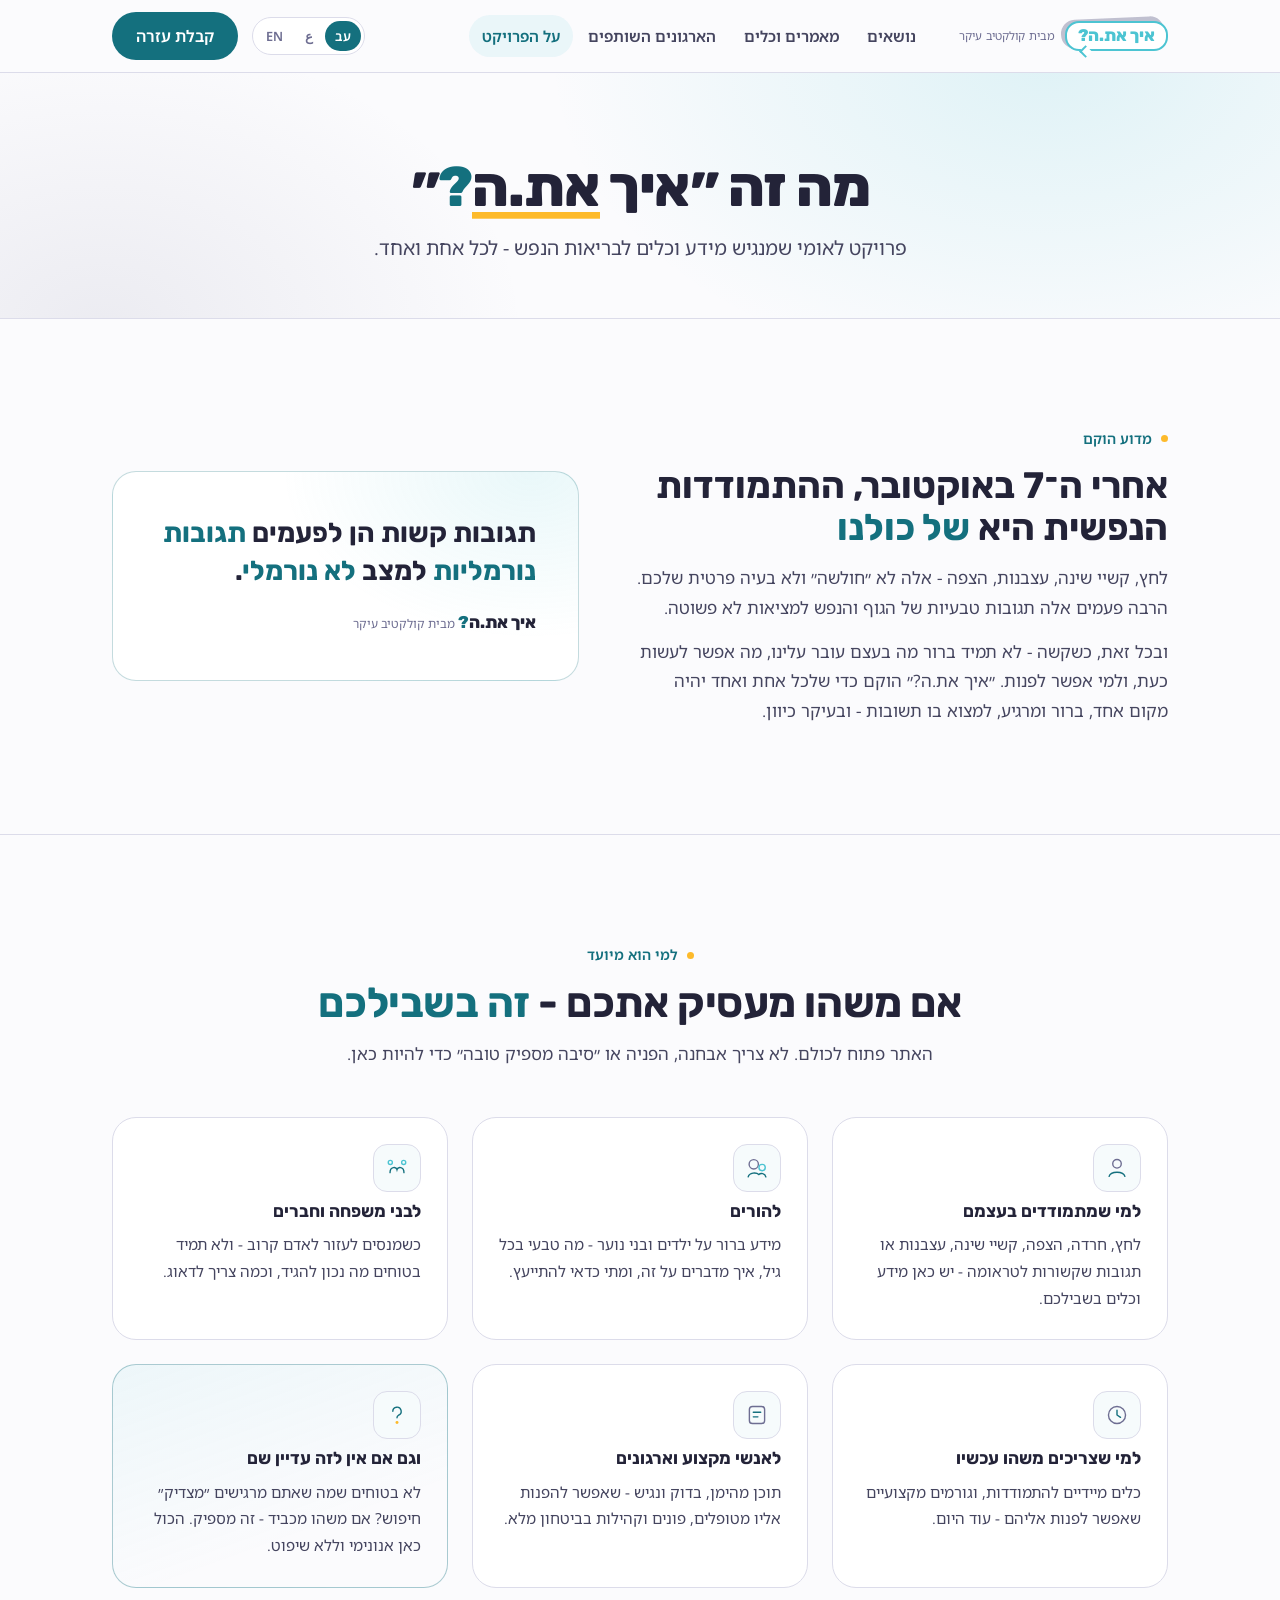
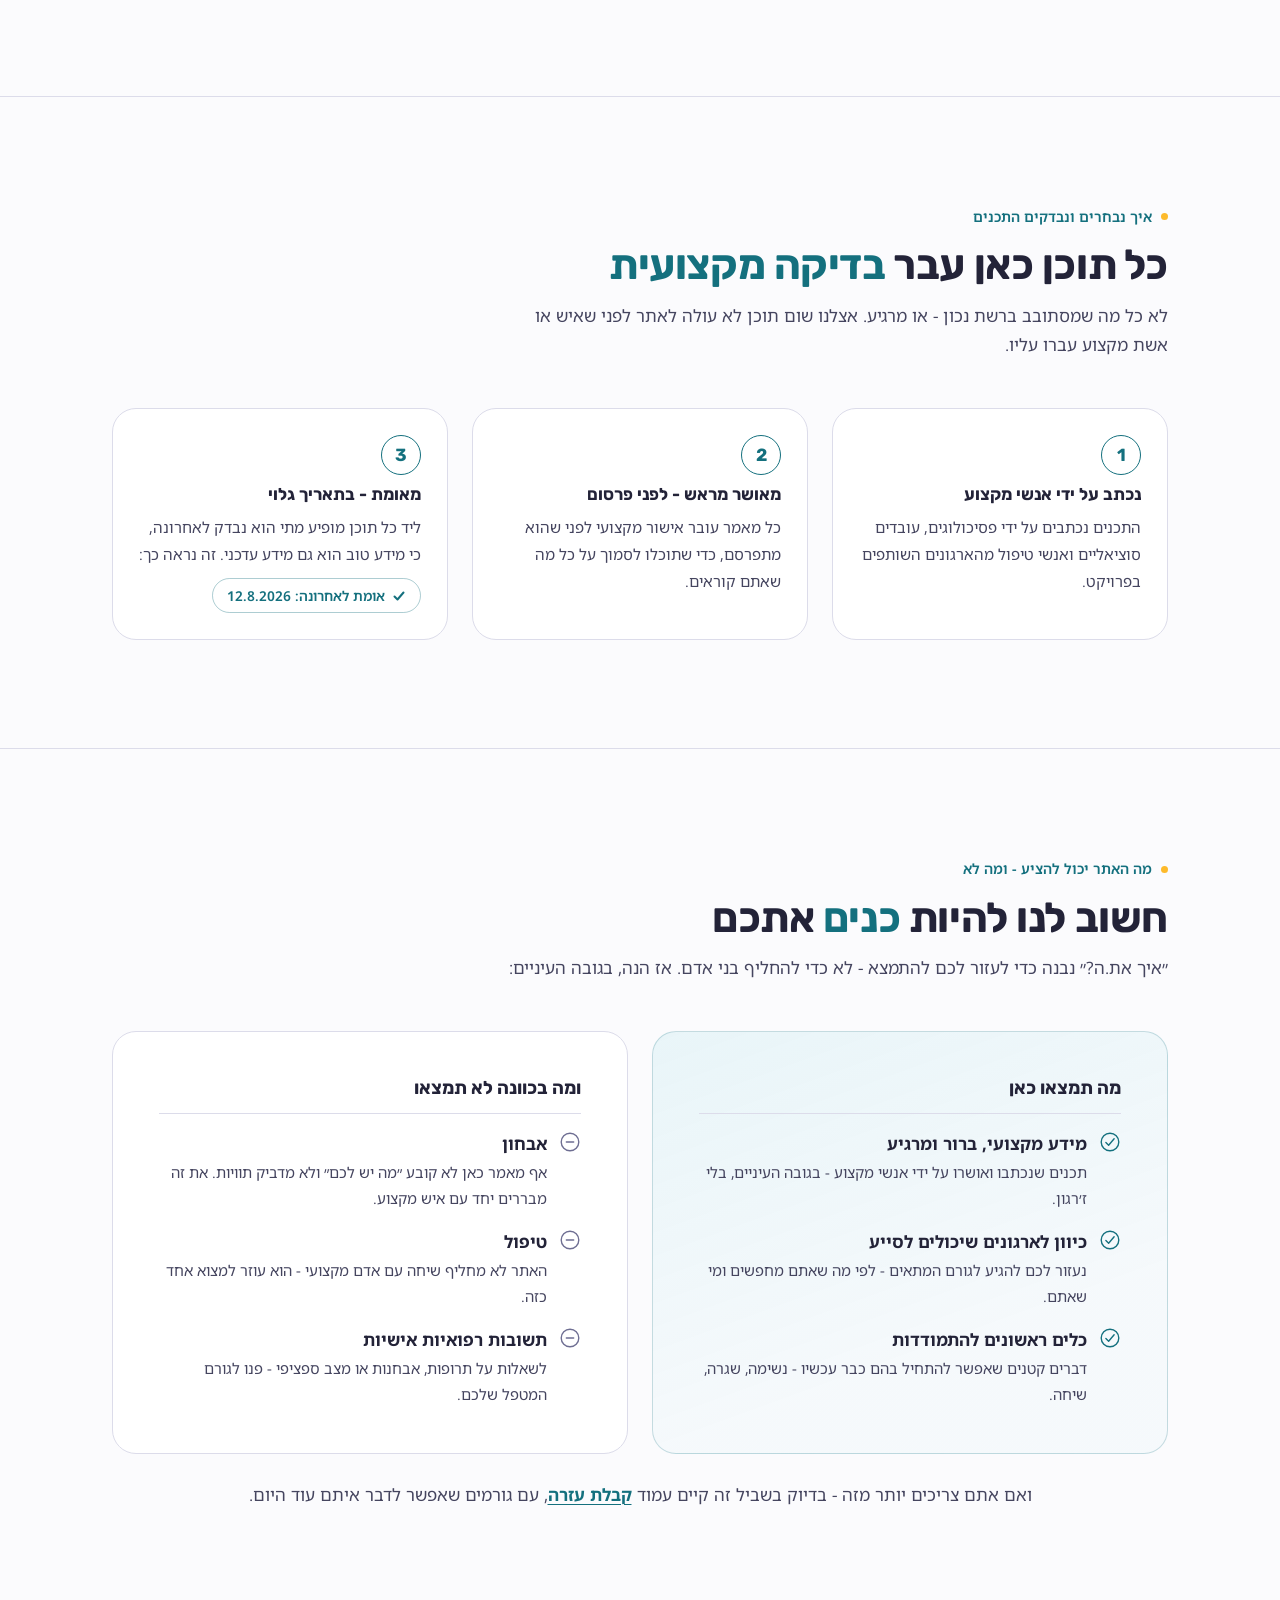
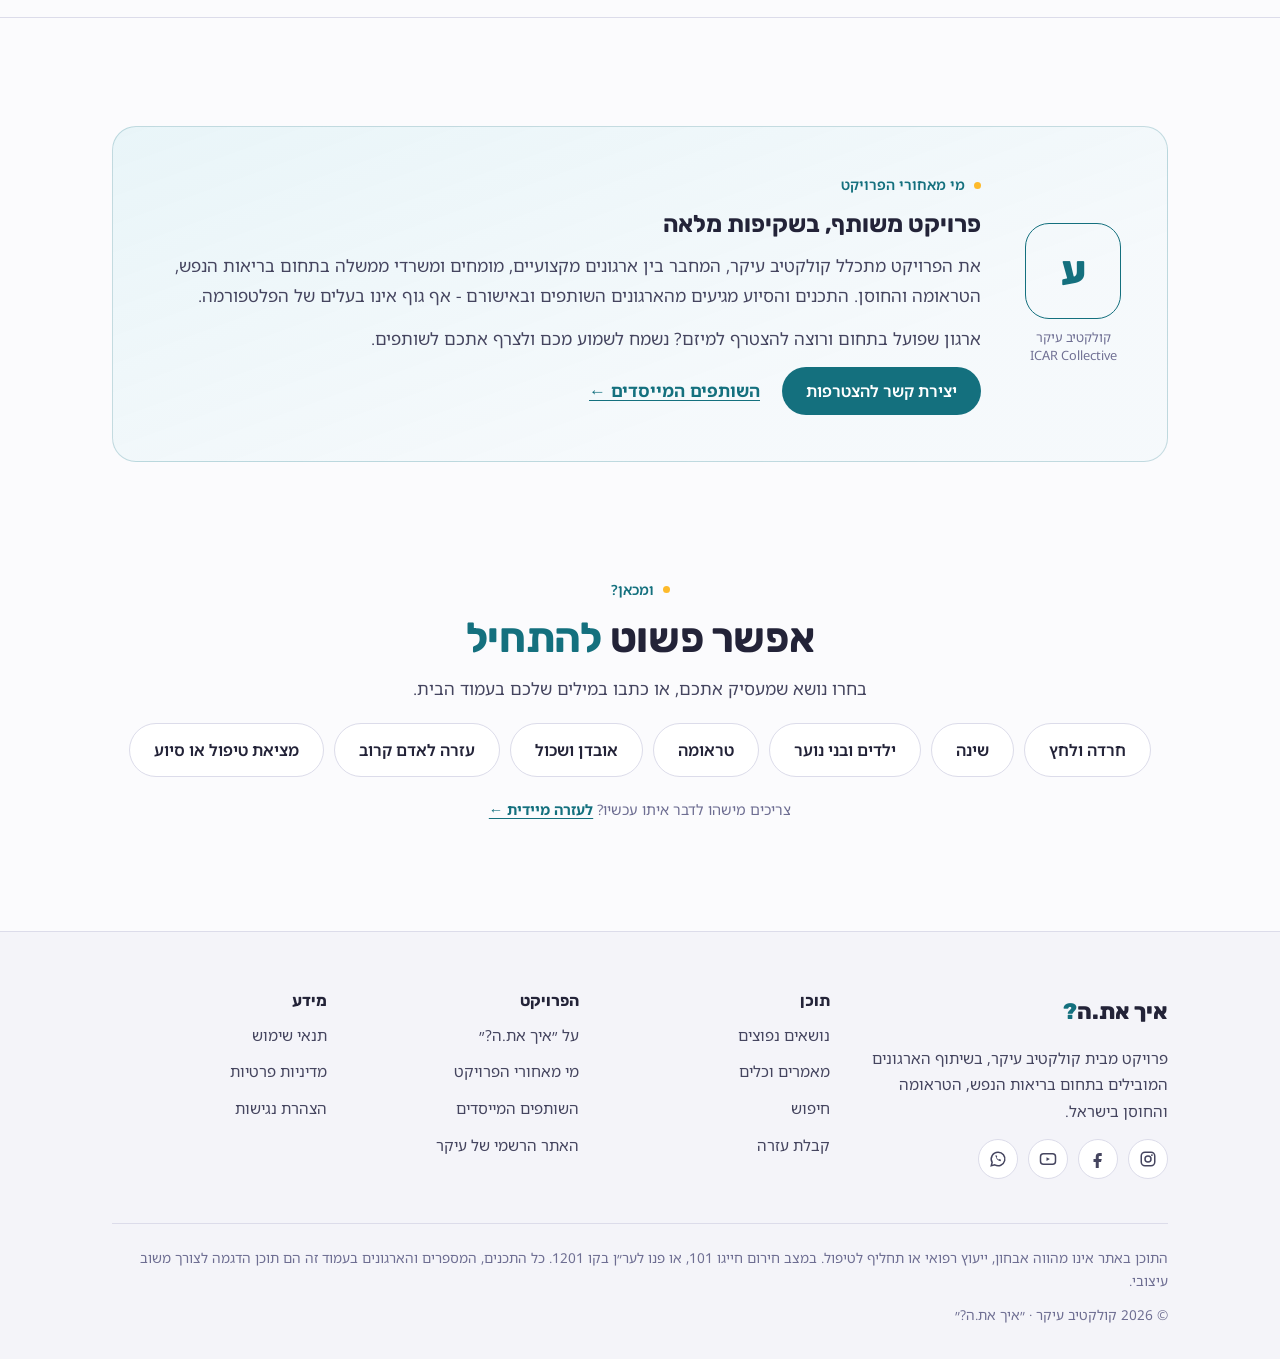
==== commit 0a02de79: "שילוב לוגו הקמפיין בכותרת ופאביקון תואם הלוגו (בועת דיבור עם מתאר טורקיז וצורת רקע לילך) משוחזר ב-CS" ====
--- a/about.html
+++ b/about.html
@@ -10,6 +10,7 @@
 <link rel="preconnect" href="https://fonts.gstatic.com" crossorigin>
 <link rel="stylesheet" href="https://fonts.googleapis.com/css2?family=Rubik:wght@700;800&family=Noto+Sans+Hebrew:wght@400;600&display=swap">
 <link rel="stylesheet" href="css/b.css">
+<link rel="icon" type="image/svg+xml" href="data:image/svg+xml,%3Csvg xmlns=%22http://www.w3.org/2000/svg%22 viewBox=%220 0 32 32%22%3E%3Crect x=%224.5%22 y=%225.5%22 width=%2226%22 height=%2220%22 rx=%227%22 fill=%22%23c6c6d6%22/%3E%3Crect x=%221.5%22 y=%222.5%22 width=%2226%22 height=%2220%22 rx=%227%22 fill=%22%23fff%22 stroke=%22%234cc4d2%22 stroke-width=%222%22/%3E%3Cpath d=%22M8 21.5 L13.5 29.5 L15.5 21.5 Z%22 fill=%22%23fff%22 stroke=%22%234cc4d2%22 stroke-width=%221.5%22/%3E%3Ctext x=%2214.5%22 y=%2219%22 font-family=%22Arial,sans-serif%22 font-size=%2216%22 font-weight=%22bold%22 fill=%22%234cc4d2%22 text-anchor=%22middle%22%3E?%3C/text%3E%3C/svg%3E">
 <style>
   /* about page - B language */
   .about-hero { padding-block: clamp(52px, 7.5vw, 84px) clamp(34px, 5vw, 52px); position: relative; overflow: hidden; }
@@ -99,7 +100,7 @@
 <a class="skip-link" href="#main">דילוג לתוכן</a>
 <header class="topbar">
   <div class="container">
-    <a class="brand" href="index.html"><span class="brand-name">איך את.ה<span class="brand-q">?</span></span> <small>מבית קולקטיב עיקר</small></a>
+    <a class="brand" href="index.html"><span class="brand-bubble"><span class="brand-name">איך את.ה<span class="brand-q">?</span></span><span class="tail" aria-hidden="true"></span></span> <small>מבית קולקטיב עיקר</small></a>
     <nav class="topnav" aria-label="ניווט ראשי">
       <a href="index.html#topics">נושאים</a>
       <a href="index.html#featured">מאמרים וכלים</a>
--- a/css/b.css
+++ b/css/b.css
@@ -102,6 +102,32 @@
   font-family: var(--f-body); font-weight: 400; font-size: 0.72rem;
   color: var(--lilac); letter-spacing: 0.01em;
 }
+
+/* the campaign logo (תמוז identity): white speech bubble, teal outline and
+   text, a soft lilac shape offset behind it, tail at the bottom-left.
+   rebuilt in CSS until the client's vector file arrives - swap then. */
+.topbar .brand { align-items: center; }
+.brand-bubble {
+  position: relative; display: inline-flex; align-items: center;
+  padding: 5px 13px 6px; font-size: 1.05rem; line-height: 1.1;
+}
+.brand-bubble::before {
+  content: ""; position: absolute; inset: 0; z-index: -2;
+  background: rgba(110, 110, 146, 0.42); border-radius: 14px;
+  transform: translate(-4px, -3px) rotate(-2.5deg);
+}
+.brand-bubble::after {
+  content: ""; position: absolute; inset: 0; z-index: -1;
+  background: #fff; border: 2px solid var(--teal); border-radius: 14px;
+}
+.brand-bubble .brand-name,
+.brand-bubble .brand-q { color: var(--teal); }
+.brand-bubble .tail {
+  position: absolute; left: 16px; bottom: -5px;
+  width: 9px; height: 9px; background: #fff;
+  border-left: 2px solid var(--teal); border-bottom: 2px solid var(--teal);
+  transform: rotate(45deg);
+}
 .topnav { display: flex; align-items: center; gap: 2px; margin-inline-start: 6px; }
 .topnav a {
   color: var(--ink-soft); text-decoration: none; font-weight: 600;
@@ -389,7 +415,7 @@
 }
 
 /* the parallel path: "או ספרו לנו מי אתם" */
-.hero-who { display: flex; flex-wrap: wrap; gap: 8px 10px; align-items: center; justify-content: center; }
+.who-row { display: flex; flex-wrap: wrap; gap: 8px 12px; align-items: center; justify-content: center; margin-top: 30px; }
 .who-chips { display: flex; flex-wrap: wrap; gap: 8px 10px; align-items: center; justify-content: center; }
 .who-label { color: var(--ink-soft); font-size: 0.92rem; font-weight: 600; }
 .chip.who { border-style: dashed; border-color: rgba(20, 112, 126, 0.45); font-size: 0.88rem; padding: 7px 15px; }
@@ -414,7 +440,7 @@
   .hero .lede { font-size: 1.05rem; }
 
   /* chip clouds become single-line swipeable strips that bleed to the edge */
-  .hero-who { display: block; text-align: start; }
+  .who-row { display: block; text-align: start; margin-top: 22px; }
   .who-label { display: block; margin-bottom: 9px; }
   .who-chips,
   .hero .chip-row {
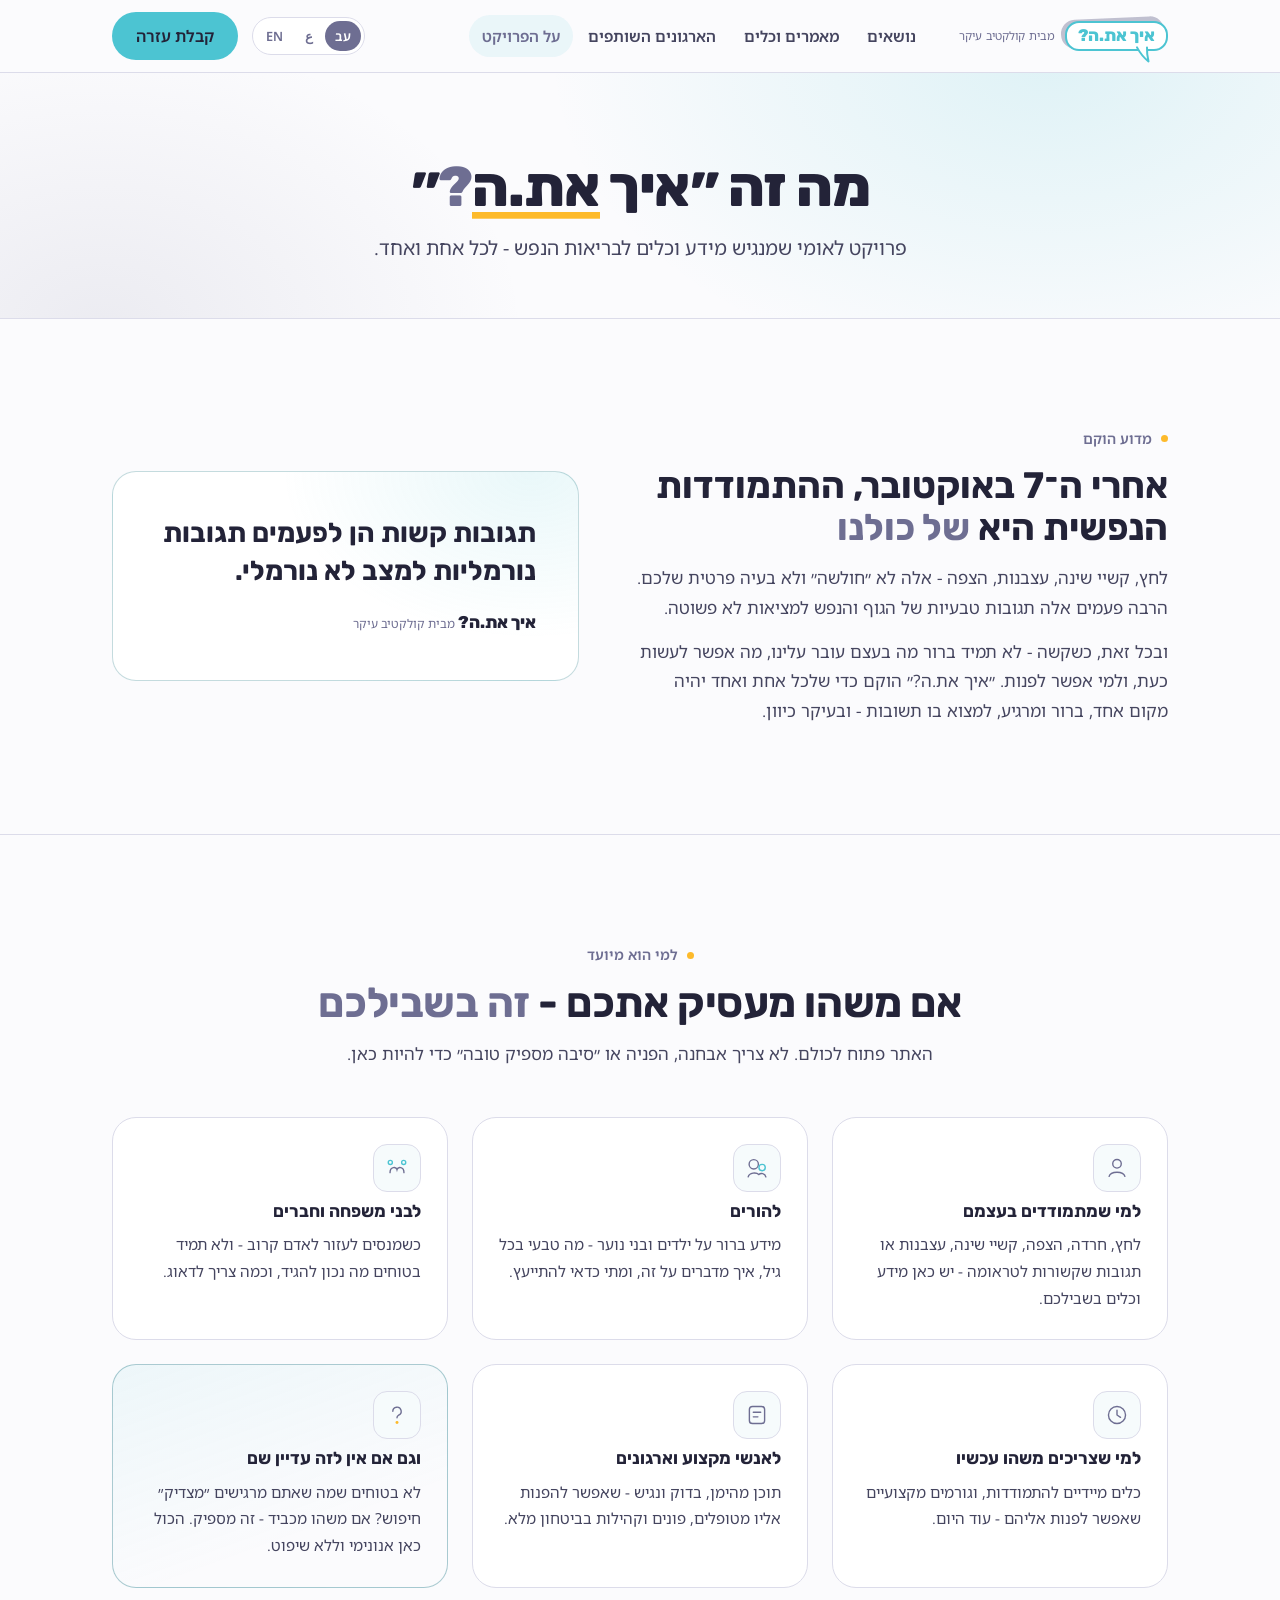
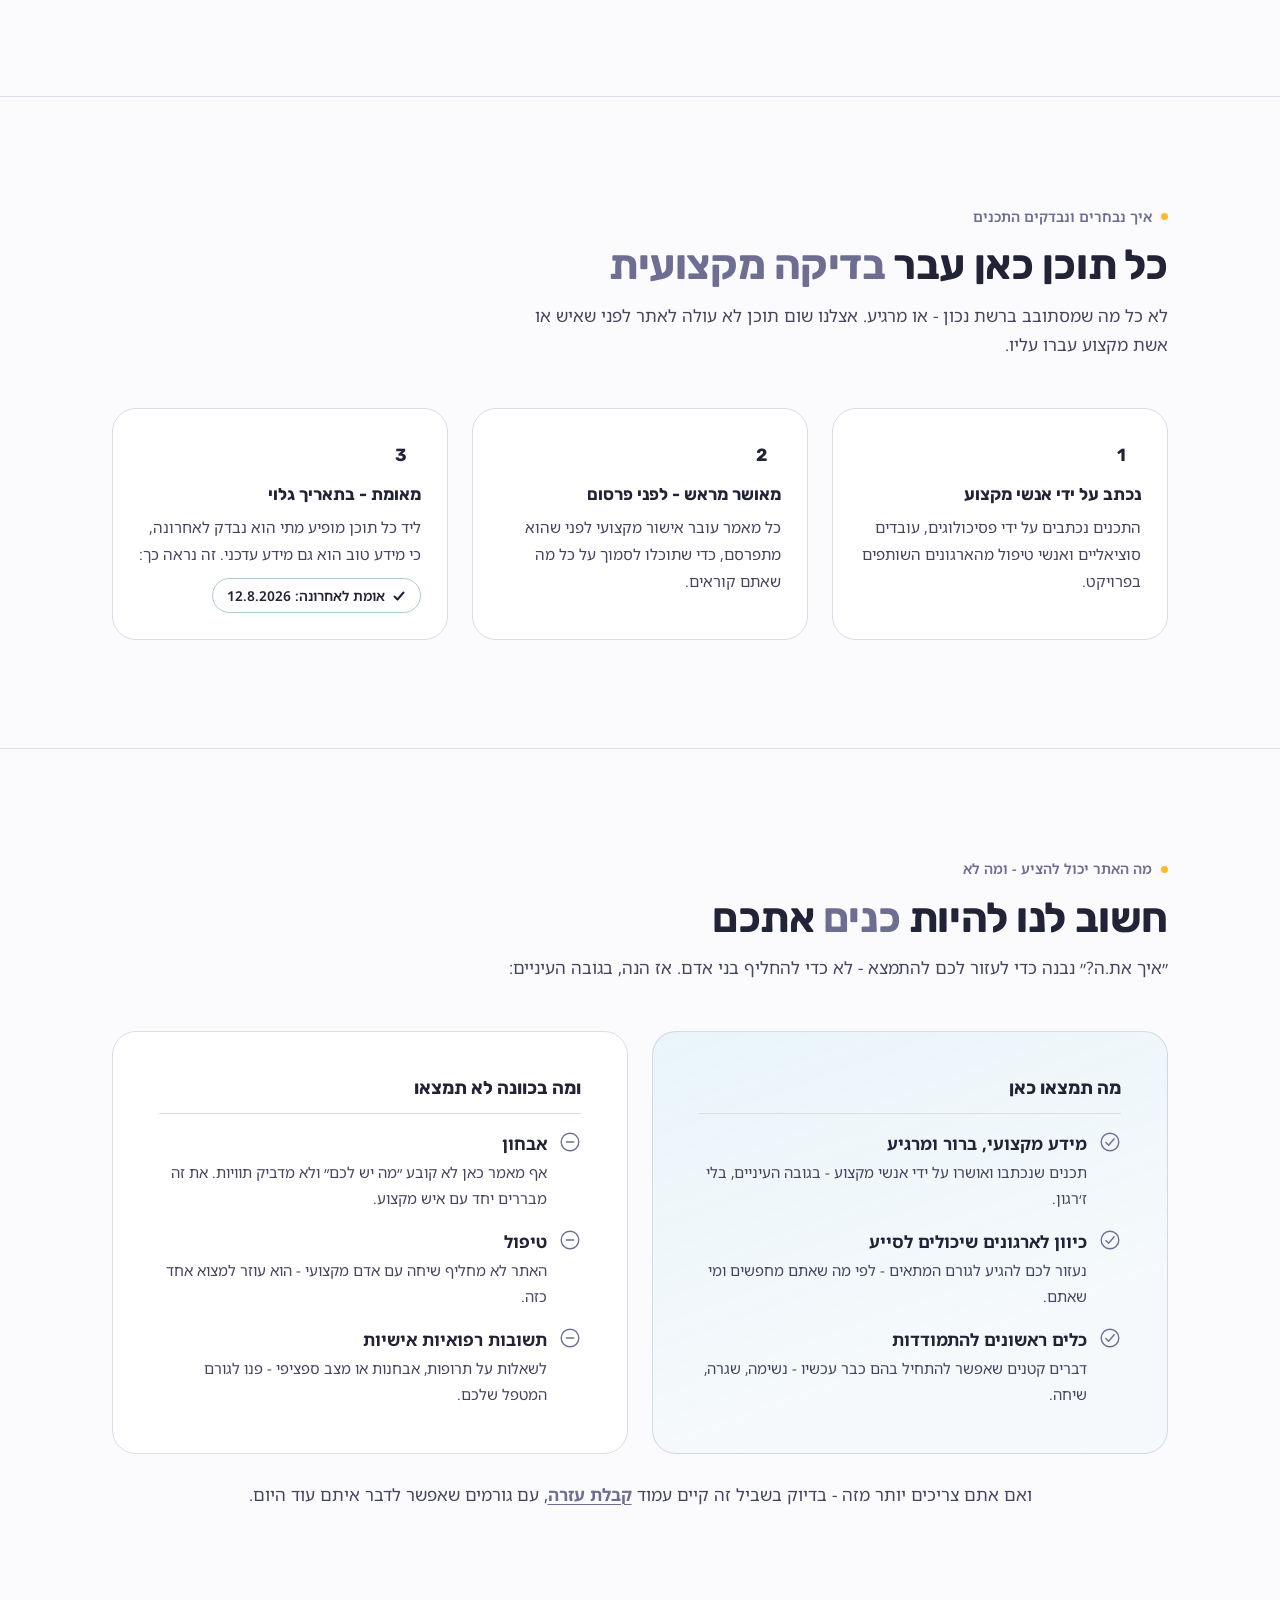
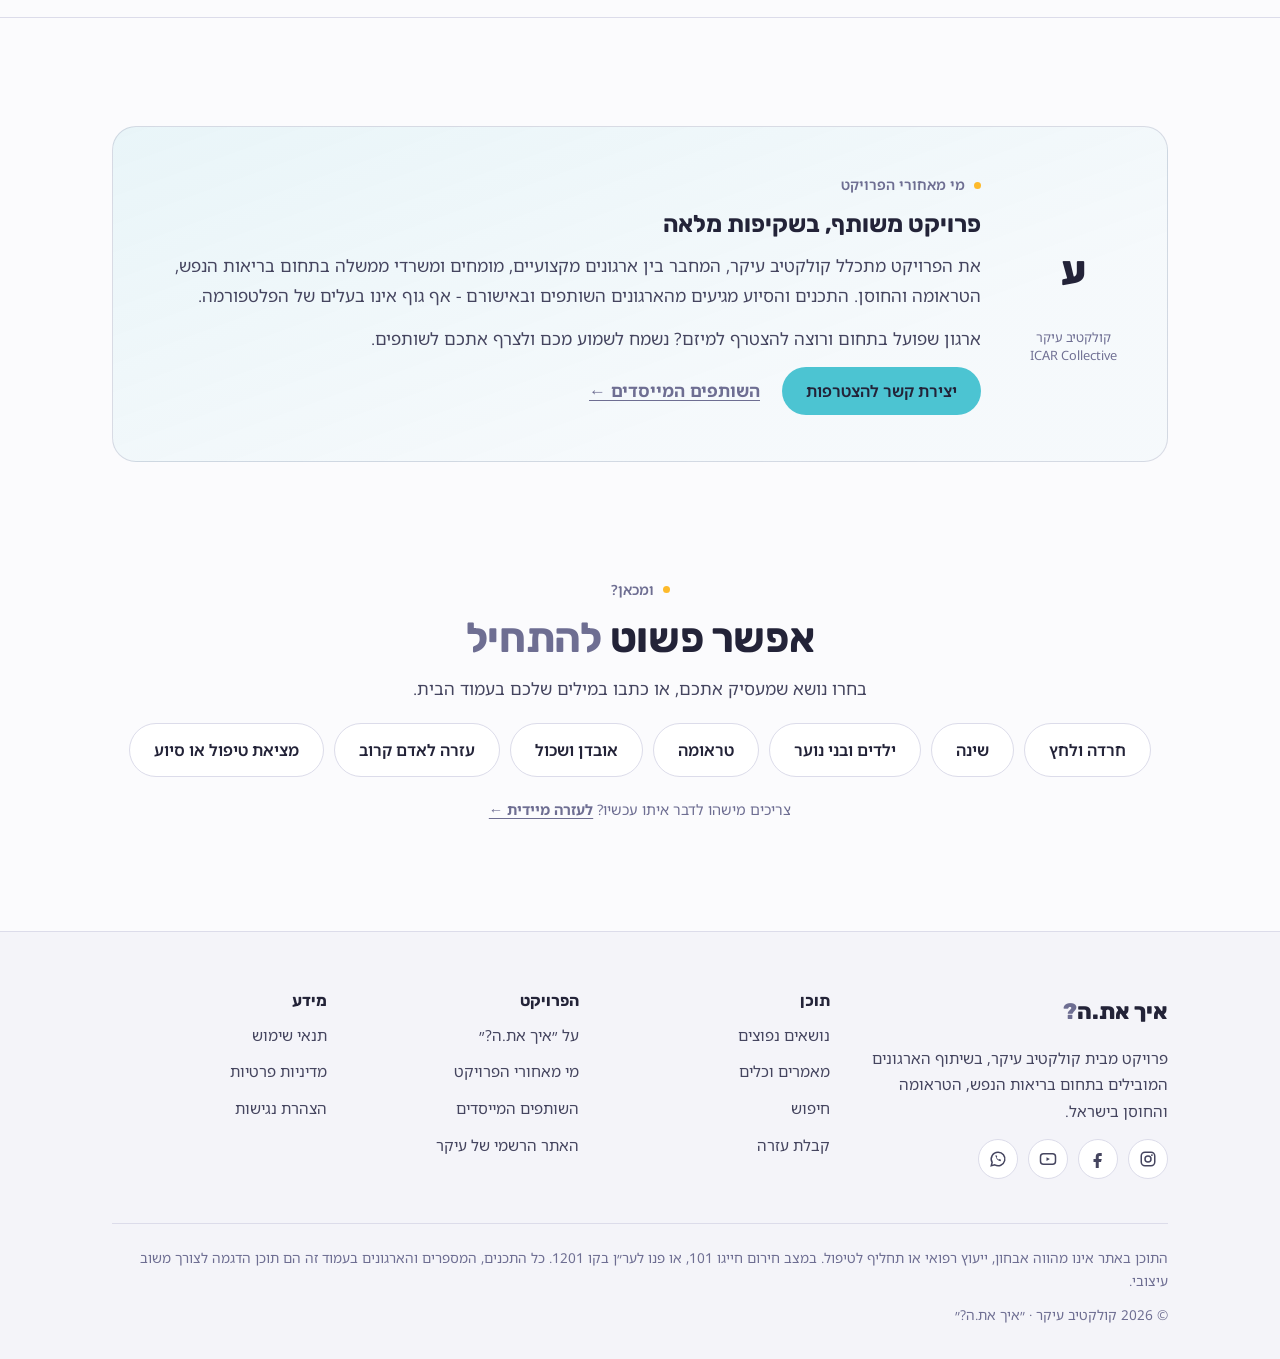
==== commit 7394d824: "התאמת הצבעים לפלטת תמוז ותיקון זנב הלוגו הטורקיז הכהה יוצא מהממשק: כפתורים עוברים לטורקיז הבהיר של ה" ====
--- a/about.html
+++ b/about.html
@@ -10,7 +10,7 @@
 <link rel="preconnect" href="https://fonts.gstatic.com" crossorigin>
 <link rel="stylesheet" href="https://fonts.googleapis.com/css2?family=Rubik:wght@700;800&family=Noto+Sans+Hebrew:wght@400;600&display=swap">
 <link rel="stylesheet" href="css/b.css">
-<link rel="icon" type="image/svg+xml" href="data:image/svg+xml,%3Csvg xmlns=%22http://www.w3.org/2000/svg%22 viewBox=%220 0 32 32%22%3E%3Crect x=%224.5%22 y=%225.5%22 width=%2226%22 height=%2220%22 rx=%227%22 fill=%22%23c6c6d6%22/%3E%3Crect x=%221.5%22 y=%222.5%22 width=%2226%22 height=%2220%22 rx=%227%22 fill=%22%23fff%22 stroke=%22%234cc4d2%22 stroke-width=%222%22/%3E%3Cpath d=%22M8 21.5 L13.5 29.5 L15.5 21.5 Z%22 fill=%22%23fff%22 stroke=%22%234cc4d2%22 stroke-width=%221.5%22/%3E%3Ctext x=%2214.5%22 y=%2219%22 font-family=%22Arial,sans-serif%22 font-size=%2216%22 font-weight=%22bold%22 fill=%22%234cc4d2%22 text-anchor=%22middle%22%3E?%3C/text%3E%3C/svg%3E">
+<link rel="icon" type="image/svg+xml" href="data:image/svg+xml,%3Csvg xmlns=%22http://www.w3.org/2000/svg%22 viewBox=%220 0 32 32%22%3E%3Crect x=%224.5%22 y=%225.5%22 width=%2226%22 height=%2220%22 rx=%227%22 fill=%22%23c6c6d6%22/%3E%3Crect x=%221.5%22 y=%222.5%22 width=%2226%22 height=%2220%22 rx=%227%22 fill=%22%23fff%22 stroke=%22%234cc4d2%22 stroke-width=%222%22/%3E%3Cpath d=%22M13 21.5 C14 25 16 28 19.5 30.5 C17 26.5 16.5 24 16.5 21.5 Z%22 fill=%22%23fff%22 stroke=%22%234cc4d2%22 stroke-width=%221.5%22/%3E%3Ctext x=%2214.5%22 y=%2219%22 font-family=%22Arial,sans-serif%22 font-size=%2216%22 font-weight=%22bold%22 fill=%22%234cc4d2%22 text-anchor=%22middle%22%3E?%3C/text%3E%3C/svg%3E">
 <style>
   /* about page - B language */
   .about-hero { padding-block: clamp(52px, 7.5vw, 84px) clamp(34px, 5vw, 52px); position: relative; overflow: hidden; }
@@ -100,7 +100,7 @@
 <a class="skip-link" href="#main">דילוג לתוכן</a>
 <header class="topbar">
   <div class="container">
-    <a class="brand" href="index.html"><span class="brand-bubble"><span class="brand-name">איך את.ה<span class="brand-q">?</span></span><span class="tail" aria-hidden="true"></span></span> <small>מבית קולקטיב עיקר</small></a>
+    <a class="brand" href="index.html"><span class="brand-bubble"><span class="brand-name">איך את.ה<span class="brand-q">?</span></span><svg class="tail" viewBox="0 0 22 18" aria-hidden="true"><path d="M5 0 H15 V2.6 C14.8 8 15.4 12 16.5 16.5 C11.5 12.5 8 8 5 2.6 Z" fill="#fff"/><path d="M5 2.4 C8 8 11.5 12.5 16.5 16.5 C15.4 12 14.8 8 15 2.4" fill="none" stroke="currentColor" stroke-width="2" stroke-linecap="round" stroke-linejoin="round"/></svg></span> <small>מבית קולקטיב עיקר</small></a>
     <nav class="topnav" aria-label="ניווט ראשי">
       <a href="index.html#topics">נושאים</a>
       <a href="index.html#featured">מאמרים וכלים</a>
@@ -162,42 +162,42 @@
       <ul class="aud-grid" role="list">
         <li class="aud">
           <span class="aud-icon" aria-hidden="true">
-            <svg width="26" height="26" viewBox="0 0 28 28" fill="none"><circle cx="14" cy="9.5" r="4.6" stroke="#6e6e92" stroke-width="1.5"/><path d="M5.5 23c1.5-6 15.5-6 17 0" stroke="#14707e" stroke-width="1.5" fill="none" stroke-linecap="round"/></svg>
+            <svg width="26" height="26" viewBox="0 0 28 28" fill="none"><circle cx="14" cy="9.5" r="4.6" stroke="#6e6e92" stroke-width="1.5"/><path d="M5.5 23c1.5-6 15.5-6 17 0" stroke="#6e6e92" stroke-width="1.5" fill="none" stroke-linecap="round"/></svg>
           </span>
           <h3>למי שמתמודדים בעצמם</h3>
           <p>לחץ, חרדה, הצפה, קשיי שינה, עצבנות או תגובות שקשורות לטראומה - יש כאן מידע וכלים בשבילכם.</p>
         </li>
         <li class="aud">
           <span class="aud-icon" aria-hidden="true">
-            <svg width="26" height="26" viewBox="0 0 28 28" fill="none"><circle cx="10.5" cy="10" r="5" stroke="#6e6e92" stroke-width="1.5"/><circle cx="19.5" cy="13.5" r="3.4" stroke="#4cc4d2" stroke-width="1.5"/><path d="M4.5 23.5c1.3-4.6 8.6-5.2 11.5-2.4 1.9-1.9 6.7-1.5 7.5 2.4" stroke="#14707e" stroke-width="1.5" fill="none" stroke-linecap="round"/></svg>
+            <svg width="26" height="26" viewBox="0 0 28 28" fill="none"><circle cx="10.5" cy="10" r="5" stroke="#6e6e92" stroke-width="1.5"/><circle cx="19.5" cy="13.5" r="3.4" stroke="#4cc4d2" stroke-width="1.5"/><path d="M4.5 23.5c1.3-4.6 8.6-5.2 11.5-2.4 1.9-1.9 6.7-1.5 7.5 2.4" stroke="#6e6e92" stroke-width="1.5" fill="none" stroke-linecap="round"/></svg>
           </span>
           <h3>להורים</h3>
           <p>מידע ברור על ילדים ובני נוער - מה טבעי בכל גיל, איך מדברים על זה, ומתי כדאי להתייעץ.</p>
         </li>
         <li class="aud">
           <span class="aud-icon" aria-hidden="true">
-            <svg width="26" height="26" viewBox="0 0 28 28" fill="none"><path d="M6.5 19c0-6.6 6.6-6.6 7.5-3.2C15 12.4 21.5 12.4 21.5 19" stroke="#14707e" stroke-width="1.5" stroke-linecap="round"/><circle cx="6.8" cy="8" r="2.2" stroke="#4cc4d2" stroke-width="1.5"/><circle cx="21.2" cy="8" r="2.2" stroke="#4cc4d2" stroke-width="1.5"/></svg>
+            <svg width="26" height="26" viewBox="0 0 28 28" fill="none"><path d="M6.5 19c0-6.6 6.6-6.6 7.5-3.2C15 12.4 21.5 12.4 21.5 19" stroke="#6e6e92" stroke-width="1.5" stroke-linecap="round"/><circle cx="6.8" cy="8" r="2.2" stroke="#4cc4d2" stroke-width="1.5"/><circle cx="21.2" cy="8" r="2.2" stroke="#4cc4d2" stroke-width="1.5"/></svg>
           </span>
           <h3>לבני משפחה וחברים</h3>
           <p>כשמנסים לעזור לאדם קרוב - ולא תמיד בטוחים מה נכון להגיד, וכמה צריך לדאוג.</p>
         </li>
         <li class="aud">
           <span class="aud-icon" aria-hidden="true">
-            <svg width="26" height="26" viewBox="0 0 28 28" fill="none"><circle cx="14" cy="14" r="9.2" stroke="#6e6e92" stroke-width="1.5"/><path d="M14 8.8V14l3.8 2.5" stroke="#14707e" stroke-width="1.5" stroke-linecap="round" stroke-linejoin="round"/></svg>
+            <svg width="26" height="26" viewBox="0 0 28 28" fill="none"><circle cx="14" cy="14" r="9.2" stroke="#6e6e92" stroke-width="1.5"/><path d="M14 8.8V14l3.8 2.5" stroke="#6e6e92" stroke-width="1.5" stroke-linecap="round" stroke-linejoin="round"/></svg>
           </span>
           <h3>למי שצריכים משהו עכשיו</h3>
           <p>כלים מיידיים להתמודדות, וגורמים מקצועיים שאפשר לפנות אליהם - עוד היום.</p>
         </li>
         <li class="aud">
           <span class="aud-icon" aria-hidden="true">
-            <svg width="26" height="26" viewBox="0 0 28 28" fill="none"><rect x="5.8" y="4.8" width="16.4" height="18.4" rx="3.4" stroke="#6e6e92" stroke-width="1.5"/><path d="M10 11h8M10 16h5" stroke="#14707e" stroke-width="1.5" stroke-linecap="round"/></svg>
+            <svg width="26" height="26" viewBox="0 0 28 28" fill="none"><rect x="5.8" y="4.8" width="16.4" height="18.4" rx="3.4" stroke="#6e6e92" stroke-width="1.5"/><path d="M10 11h8M10 16h5" stroke="#6e6e92" stroke-width="1.5" stroke-linecap="round"/></svg>
           </span>
           <h3>לאנשי מקצוע וארגונים</h3>
           <p>תוכן מהימן, בדוק ונגיש - שאפשר להפנות אליו מטופלים, פונים וקהילות בביטחון מלא.</p>
         </li>
         <li class="aud aud-you">
           <span class="aud-icon" aria-hidden="true">
-            <svg width="26" height="26" viewBox="0 0 28 28" fill="none"><path d="M9.5 10a4.5 4.5 0 1 1 6 4.3c-1.3.5-1.5 1.4-1.5 2.7" stroke="#14707e" stroke-width="1.5" stroke-linecap="round"/><circle cx="14" cy="22" r="1.6" fill="#fdba2b"/></svg>
+            <svg width="26" height="26" viewBox="0 0 28 28" fill="none"><path d="M9.5 10a4.5 4.5 0 1 1 6 4.3c-1.3.5-1.5 1.4-1.5 2.7" stroke="#6e6e92" stroke-width="1.5" stroke-linecap="round"/><circle cx="14" cy="22" r="1.6" fill="#fdba2b"/></svg>
           </span>
           <h3>וגם אם אין לזה עדיין שם</h3>
           <p>לא בטוחים שמה שאתם מרגישים ״מצדיק״ חיפוש? אם משהו מכביד - זה מספיק. הכול כאן אנונימי וללא שיפוט.</p>
@@ -246,15 +246,15 @@
           <h3 class="offer-title">מה תמצאו כאן</h3>
           <ul class="offer-list" role="list">
             <li>
-              <svg width="22" height="22" viewBox="0 0 24 24" fill="none" aria-hidden="true"><circle cx="12" cy="12" r="9.6" stroke="#14707e" stroke-width="1.5"/><path d="M7.5 12.5 10.5 15.5 16.5 8.5" stroke="#14707e" stroke-width="1.5" stroke-linecap="round" stroke-linejoin="round"/></svg>
+              <svg width="22" height="22" viewBox="0 0 24 24" fill="none" aria-hidden="true"><circle cx="12" cy="12" r="9.6" stroke="#6e6e92" stroke-width="1.5"/><path d="M7.5 12.5 10.5 15.5 16.5 8.5" stroke="#6e6e92" stroke-width="1.5" stroke-linecap="round" stroke-linejoin="round"/></svg>
               <div><b>מידע מקצועי, ברור ומרגיע</b><p>תכנים שנכתבו ואושרו על ידי אנשי מקצוע - בגובה העיניים, בלי ז׳רגון.</p></div>
             </li>
             <li>
-              <svg width="22" height="22" viewBox="0 0 24 24" fill="none" aria-hidden="true"><circle cx="12" cy="12" r="9.6" stroke="#14707e" stroke-width="1.5"/><path d="M7.5 12.5 10.5 15.5 16.5 8.5" stroke="#14707e" stroke-width="1.5" stroke-linecap="round" stroke-linejoin="round"/></svg>
+              <svg width="22" height="22" viewBox="0 0 24 24" fill="none" aria-hidden="true"><circle cx="12" cy="12" r="9.6" stroke="#6e6e92" stroke-width="1.5"/><path d="M7.5 12.5 10.5 15.5 16.5 8.5" stroke="#6e6e92" stroke-width="1.5" stroke-linecap="round" stroke-linejoin="round"/></svg>
               <div><b>כיוון לארגונים שיכולים לסייע</b><p>נעזור לכם להגיע לגורם המתאים - לפי מה שאתם מחפשים ומי שאתם.</p></div>
             </li>
             <li>
-              <svg width="22" height="22" viewBox="0 0 24 24" fill="none" aria-hidden="true"><circle cx="12" cy="12" r="9.6" stroke="#14707e" stroke-width="1.5"/><path d="M7.5 12.5 10.5 15.5 16.5 8.5" stroke="#14707e" stroke-width="1.5" stroke-linecap="round" stroke-linejoin="round"/></svg>
+              <svg width="22" height="22" viewBox="0 0 24 24" fill="none" aria-hidden="true"><circle cx="12" cy="12" r="9.6" stroke="#6e6e92" stroke-width="1.5"/><path d="M7.5 12.5 10.5 15.5 16.5 8.5" stroke="#6e6e92" stroke-width="1.5" stroke-linecap="round" stroke-linejoin="round"/></svg>
               <div><b>כלים ראשונים להתמודדות</b><p>דברים קטנים שאפשר להתחיל בהם כבר עכשיו - נשימה, שגרה, שיחה.</p></div>
             </li>
           </ul>
--- a/css/b.css
+++ b/css/b.css
@@ -12,11 +12,11 @@
   --paper: #fbfbfd;
   --card: #ffffff;
   --tint: #f4f4f9;
-  --teal: #4cc4d2;        /* decorative only */
-  --teal-ink: #14707e;    /* interactive / text-safe */
-  --teal-deep: #0f5b66;
+  --teal: #4cc4d2;        /* brand turquoise - fills with ink text, decorative lines; never text on light */
+  --teal-deep: #35aebd;   /* pressed/hover state of a turquoise fill */
+  --plum: #6e6e92;        /* brand purple - the interactive/accent color on light (AA 4.8:1) */
   --amber: #fdba2b;       /* tiny punctuation only */
-  --focus: #14707e;
+  --focus: #6e6e92;
 
   --f-display: "Rubik", "Arial Hebrew", Arial, sans-serif;
   --f-body: "Noto Sans Hebrew", "Arial Hebrew", Arial, sans-serif;
@@ -53,7 +53,7 @@
   text-wrap: balance;
 }
 p { margin: 0; }
-a { color: var(--teal-ink); text-decoration-thickness: 1px; text-underline-offset: 3px; }
+a { color: var(--plum); text-decoration-thickness: 1px; text-underline-offset: 3px; }
 a:hover { text-decoration-thickness: 2px; }
 img, svg { max-width: 100%; display: block; }
 button { font: inherit; cursor: pointer; }
@@ -80,7 +80,7 @@
   background-position: 0 97%;
 }
 /* teal accent word inside ink headings */
-.accent { color: var(--teal-ink); font-style: normal; }
+.accent { color: var(--plum); font-style: normal; }
 
 /* ---------- header ---------- */
 .topbar {
@@ -97,7 +97,7 @@
   color: var(--ink); text-decoration: none; white-space: nowrap;
 }
 .brand .brand-name { display: inline; }
-.brand .brand-q { color: var(--teal-ink); }
+.brand .brand-q { color: var(--plum); }
 .brand small {
   font-family: var(--f-body); font-weight: 400; font-size: 0.72rem;
   color: var(--lilac); letter-spacing: 0.01em;
@@ -123,17 +123,15 @@
 .brand-bubble .brand-name,
 .brand-bubble .brand-q { color: var(--teal); }
 .brand-bubble .tail {
-  position: absolute; left: 16px; bottom: -5px;
-  width: 9px; height: 9px; background: #fff;
-  border-left: 2px solid var(--teal); border-bottom: 2px solid var(--teal);
-  transform: rotate(45deg);
+  position: absolute; right: 14px; bottom: -12.5px;
+  width: 22px; height: 18px; color: var(--teal); display: block;
 }
 .topnav { display: flex; align-items: center; gap: 2px; margin-inline-start: 6px; }
 .topnav a {
   color: var(--ink-soft); text-decoration: none; font-weight: 600;
   padding: 8px 13px; border-radius: 999px; font-size: 0.95rem;
 }
-.topnav a:hover, .topnav a[aria-current="page"] { color: var(--teal-ink); background: rgba(76, 196, 210, 0.1); }
+.topnav a:hover, .topnav a[aria-current="page"] { color: var(--plum); background: rgba(76, 196, 210, 0.1); }
 .topbar-side { margin-inline-start: auto; display: flex; align-items: center; gap: 14px; }
 .lang-switch {
   display: flex; gap: 2px; padding: 3px;
@@ -143,8 +141,8 @@
   color: var(--ink-soft); text-decoration: none; font-size: 0.8rem; font-weight: 600;
   padding: 4px 10px; border-radius: 999px;
 }
-.lang-switch [aria-current="true"] { background: var(--teal-ink); color: #fff; }
-.lang-switch a:hover:not([aria-current="true"]) { color: var(--teal-ink); }
+.lang-switch [aria-current="true"] { background: var(--plum); color: #fff; }
+.lang-switch a:hover:not([aria-current="true"]) { color: var(--plum); }
 /* mockup stage: only Hebrew is built, so the other languages are shown but inert */
 .lang-switch span:not([aria-current="true"]) { color: var(--lilac); cursor: default; }
 
@@ -156,8 +154,8 @@
   transition: transform .12s ease, box-shadow .12s ease, background .12s ease;
 }
 .btn:active { transform: translateY(1px); }
-.btn-teal { background: var(--teal-ink); color: #fff; }
-.btn-teal:hover { background: var(--teal-deep); box-shadow: 0 8px 22px rgba(20, 112, 126, 0.25); }
+.btn-teal { background: var(--teal); color: var(--ink); }
+.btn-teal:hover { background: var(--teal-deep); box-shadow: 0 8px 22px rgba(76, 196, 210, 0.35); }
 
 .menu-toggle { display: none; }
 
@@ -173,7 +171,7 @@
   color: var(--ink-soft); text-decoration: none; font-weight: 600;
   padding: 11px 6px; border-radius: 10px;
 }
-.mobile-nav a:hover { color: var(--teal-ink); }
+.mobile-nav a:hover { color: var(--plum); }
 
 /* ---------- hero ---------- */
 .hero {
@@ -198,7 +196,7 @@
   font-size: clamp(3.1rem, 9.5vw, 5.6rem);
   font-weight: 800; letter-spacing: -0.02em; line-height: 1.08;
 }
-.hero h1 .brand-q { color: var(--teal-ink); }
+.hero h1 .brand-q { color: var(--plum); }
 .hero .lede {
   font-size: clamp(1.08rem, 2.1vw, 1.3rem);
   color: var(--ink-soft); max-width: 33em; margin-inline: auto;
@@ -216,7 +214,7 @@
   box-shadow: var(--shadow-soft);
   transition: border-color .15s ease;
 }
-.search-box:focus-within { border-color: var(--teal-ink); outline: 3px solid rgba(20, 112, 126, 0.25); outline-offset: 2px; }
+.search-box:focus-within { border-color: var(--plum); outline: 3px solid rgba(110, 110, 146, 0.25); outline-offset: 2px; }
 .search-box input {
   flex: 1; min-width: 0; border: 0; background: transparent;
   font: inherit; font-size: 1.08rem; color: var(--ink);
@@ -237,7 +235,7 @@
   font-size: 0.95rem; font-weight: 600; text-decoration: none;
   transition: border-color .12s ease, background .12s ease;
 }
-.chip:hover { border-color: var(--teal-ink); background: rgba(76, 196, 210, 0.08); }
+.chip:hover { border-color: var(--plum); background: rgba(76, 196, 210, 0.08); }
 .hero-help { font-size: 1rem; color: var(--ink-soft); }
 .hero-help a { font-weight: 600; }
 
@@ -247,7 +245,7 @@
 .section-head { display: grid; gap: 12px; max-width: 660px; margin-bottom: clamp(30px, 4.5vw, 48px); }
 .section-head.center { margin-inline: auto; text-align: center; }
 .eyebrow {
-  color: var(--teal-ink); font-weight: 600; font-size: 0.88rem;
+  color: var(--plum); font-weight: 600; font-size: 0.88rem;
   display: inline-flex; align-items: center; gap: 9px;
 }
 .eyebrow::before {
@@ -267,7 +265,7 @@
   display: inline-flex; align-items: center; gap: 8px;
   transition: border-color .12s ease, background .12s ease, transform .12s ease;
 }
-.chip-lg:hover { border-color: var(--teal-ink); background: rgba(76, 196, 210, 0.08); transform: translateY(-1px); }
+.chip-lg:hover { border-color: var(--plum); background: rgba(76, 196, 210, 0.08); transform: translateY(-1px); }
 
 /* ---------- cards ---------- */
 .card-grid { display: grid; gap: 24px; grid-template-columns: repeat(3, 1fr); }
@@ -280,7 +278,7 @@
   transition: transform .14s ease, box-shadow .14s ease, border-color .14s ease;
 }
 a.card { text-decoration: none; color: inherit; }
-a.card:hover { transform: translateY(-3px); border-color: rgba(20, 112, 126, 0.45); box-shadow: var(--shadow-soft); }
+a.card:hover { transform: translateY(-3px); border-color: rgba(110, 110, 146, 0.45); box-shadow: var(--shadow-soft); }
 a.card:hover .card-cta { text-decoration: underline; text-underline-offset: 3px; }
 
 .card-art {
@@ -294,13 +292,13 @@
 .card-body { padding: 22px 24px 24px; display: grid; gap: 10px; align-content: start; flex: 1; }
 .card-meta { display: flex; flex-wrap: wrap; gap: 8px; align-items: center; font-size: 0.82rem; color: var(--lilac); font-weight: 600; }
 .tag {
-  background: transparent; color: var(--teal-ink);
-  border: 1px solid rgba(20, 112, 126, 0.3);
+  background: transparent; color: var(--plum);
+  border: 1px solid rgba(110, 110, 146, 0.3);
   border-radius: 999px; padding: 2px 12px; font-size: 0.78rem; font-weight: 600;
 }
 .card h3 { font-size: 1.2rem; }
 .card .excerpt { color: var(--ink-soft); font-size: 0.96rem; line-height: 1.65; }
-.card-cta { margin-top: auto; padding-top: 8px; color: var(--teal-ink); font-weight: 600; font-size: 0.95rem; display: inline-flex; align-items: center; gap: 6px; }
+.card-cta { margin-top: auto; padding-top: 8px; color: var(--plum); font-weight: 600; font-size: 0.95rem; display: inline-flex; align-items: center; gap: 6px; }
 
 /* partners strip */
 .logo-strip { display: flex; flex-wrap: wrap; gap: 14px; justify-content: center; }
@@ -310,10 +308,10 @@
   padding: 14px 26px; text-decoration: none; color: var(--ink-soft); font-weight: 600;
   transition: border-color .12s ease, color .12s ease;
 }
-.logo-pill:hover { border-color: var(--teal-ink); color: var(--ink); }
+.logo-pill:hover { border-color: var(--plum); color: var(--ink); }
 .logo-ring {
   width: 13px; height: 13px; border-radius: 50%;
-  border: 1.5px solid var(--teal-ink); flex-shrink: 0;
+  border: 1.5px solid var(--plum); flex-shrink: 0;
 }
 .logo-ring.alt { border-color: var(--lilac); }
 
@@ -327,7 +325,7 @@
 .panel p { color: var(--ink-soft); }
 .panel-teal {
   background: linear-gradient(160deg, rgba(76, 196, 210, 0.1), rgba(76, 196, 210, 0.03) 70%);
-  border-color: rgba(20, 112, 126, 0.22);
+  border-color: rgba(110, 110, 146, 0.22);
 }
 
 /* search again */
@@ -356,7 +354,7 @@
   padding-block: 60px 32px;
 }
 .footer a { color: var(--ink-soft); text-decoration: none; }
-.footer a:hover { color: var(--teal-ink); text-decoration: underline; }
+.footer a:hover { color: var(--plum); text-decoration: underline; }
 .footer-grid { display: grid; grid-template-columns: 1.4fr 1fr 1fr 1fr; gap: 36px; }
 .footer h3 { color: var(--ink); font-size: 1rem; margin-bottom: 12px; font-weight: 700; }
 .footer ul { list-style: none; margin: 0; padding: 0; display: grid; gap: 10px; font-size: 0.95rem; }
@@ -372,7 +370,7 @@
   width: 40px; height: 40px; border-radius: 50%; display: grid; place-items: center;
   background: var(--card); border: 1px solid var(--line); color: var(--ink-soft);
 }
-.social-row a:hover { border-color: var(--teal-ink); color: var(--teal-ink); text-decoration: none; }
+.social-row a:hover { border-color: var(--plum); color: var(--plum); text-decoration: none; }
 
 /* utilities */
 .center { text-align: center; }
@@ -418,8 +416,8 @@
 .who-row { display: flex; flex-wrap: wrap; gap: 8px 12px; align-items: center; justify-content: center; margin-top: 30px; }
 .who-chips { display: flex; flex-wrap: wrap; gap: 8px 10px; align-items: center; justify-content: center; }
 .who-label { color: var(--ink-soft); font-size: 0.92rem; font-weight: 600; }
-.chip.who { border-style: dashed; border-color: rgba(20, 112, 126, 0.45); font-size: 0.88rem; padding: 7px 15px; }
-.chip.who:hover { border-color: var(--teal-ink); background: rgba(76, 196, 210, 0.1); }
+.chip.who { border-style: dashed; border-color: rgba(110, 110, 146, 0.45); font-size: 0.88rem; padding: 7px 15px; }
+.chip.who:hover { border-color: var(--plum); background: rgba(76, 196, 210, 0.1); }
 
 /* muted + small utilities used across screens */
 .muted { color: var(--lilac); }
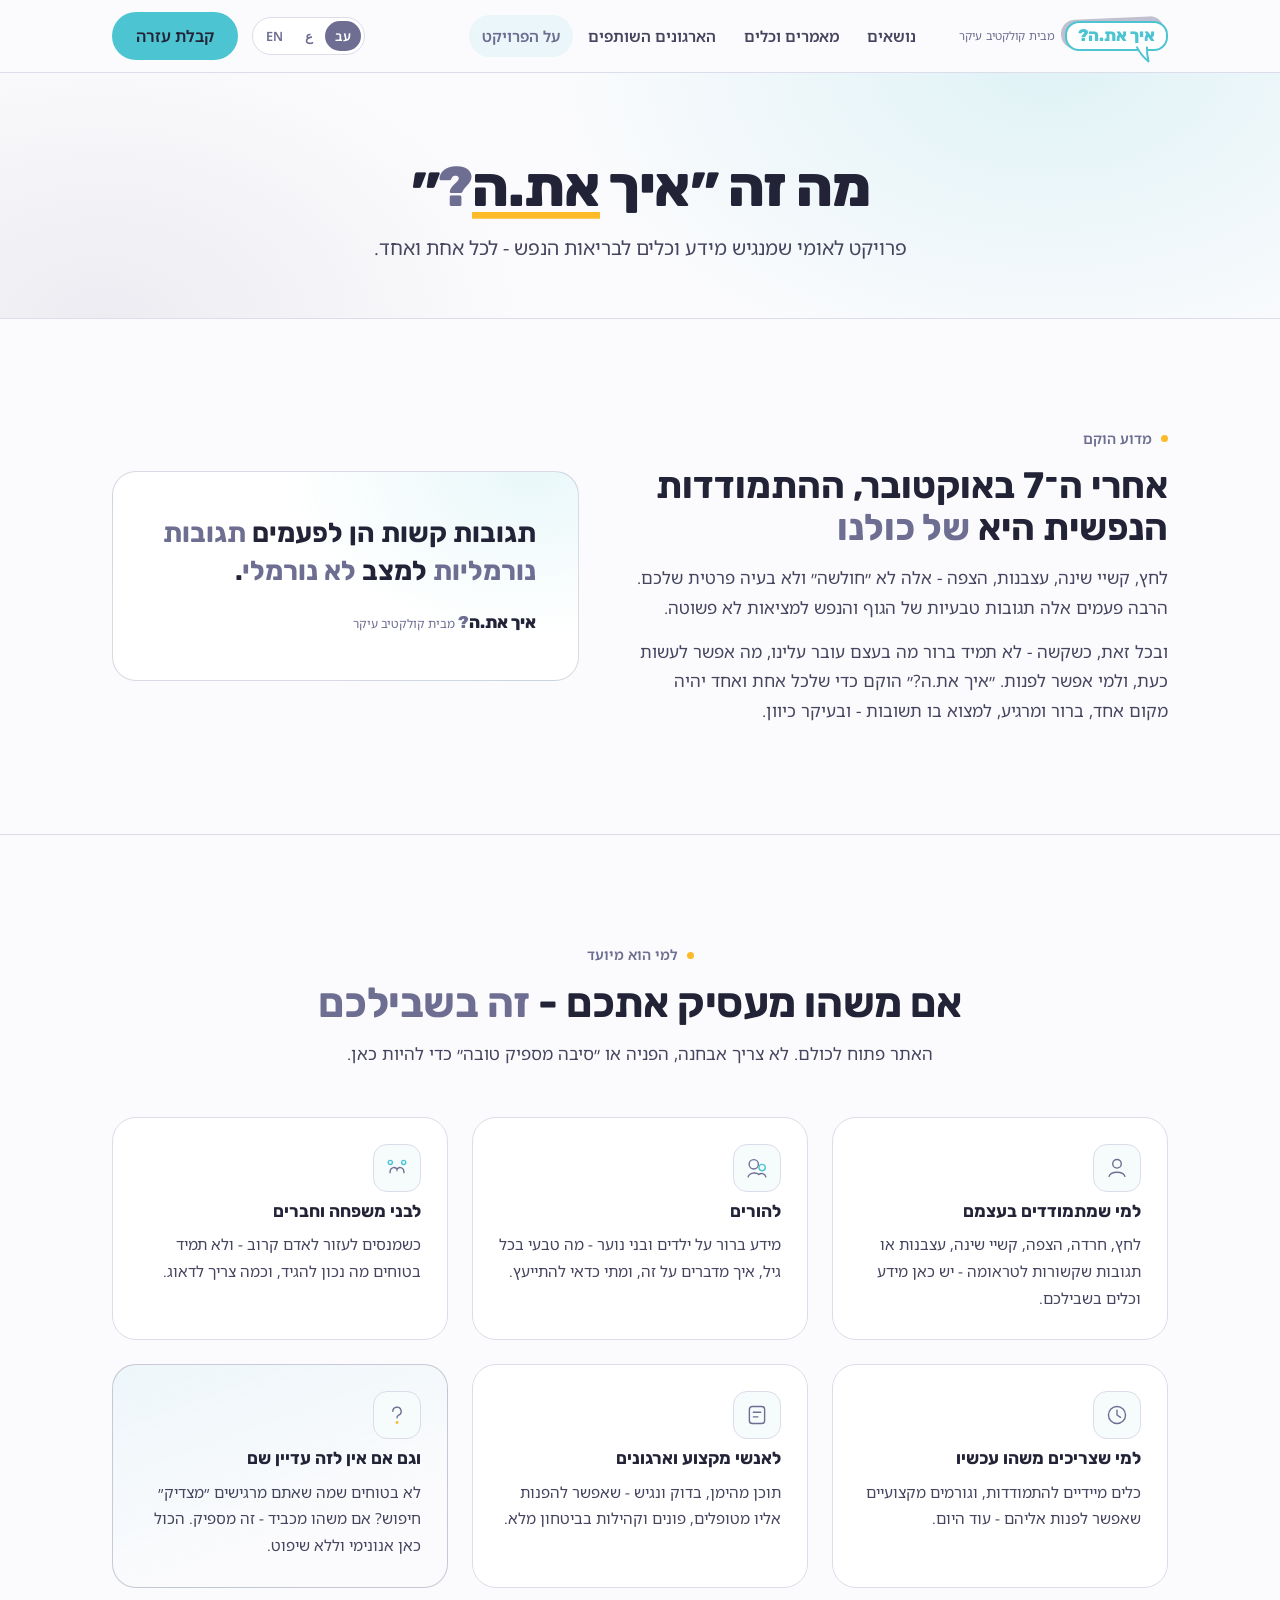
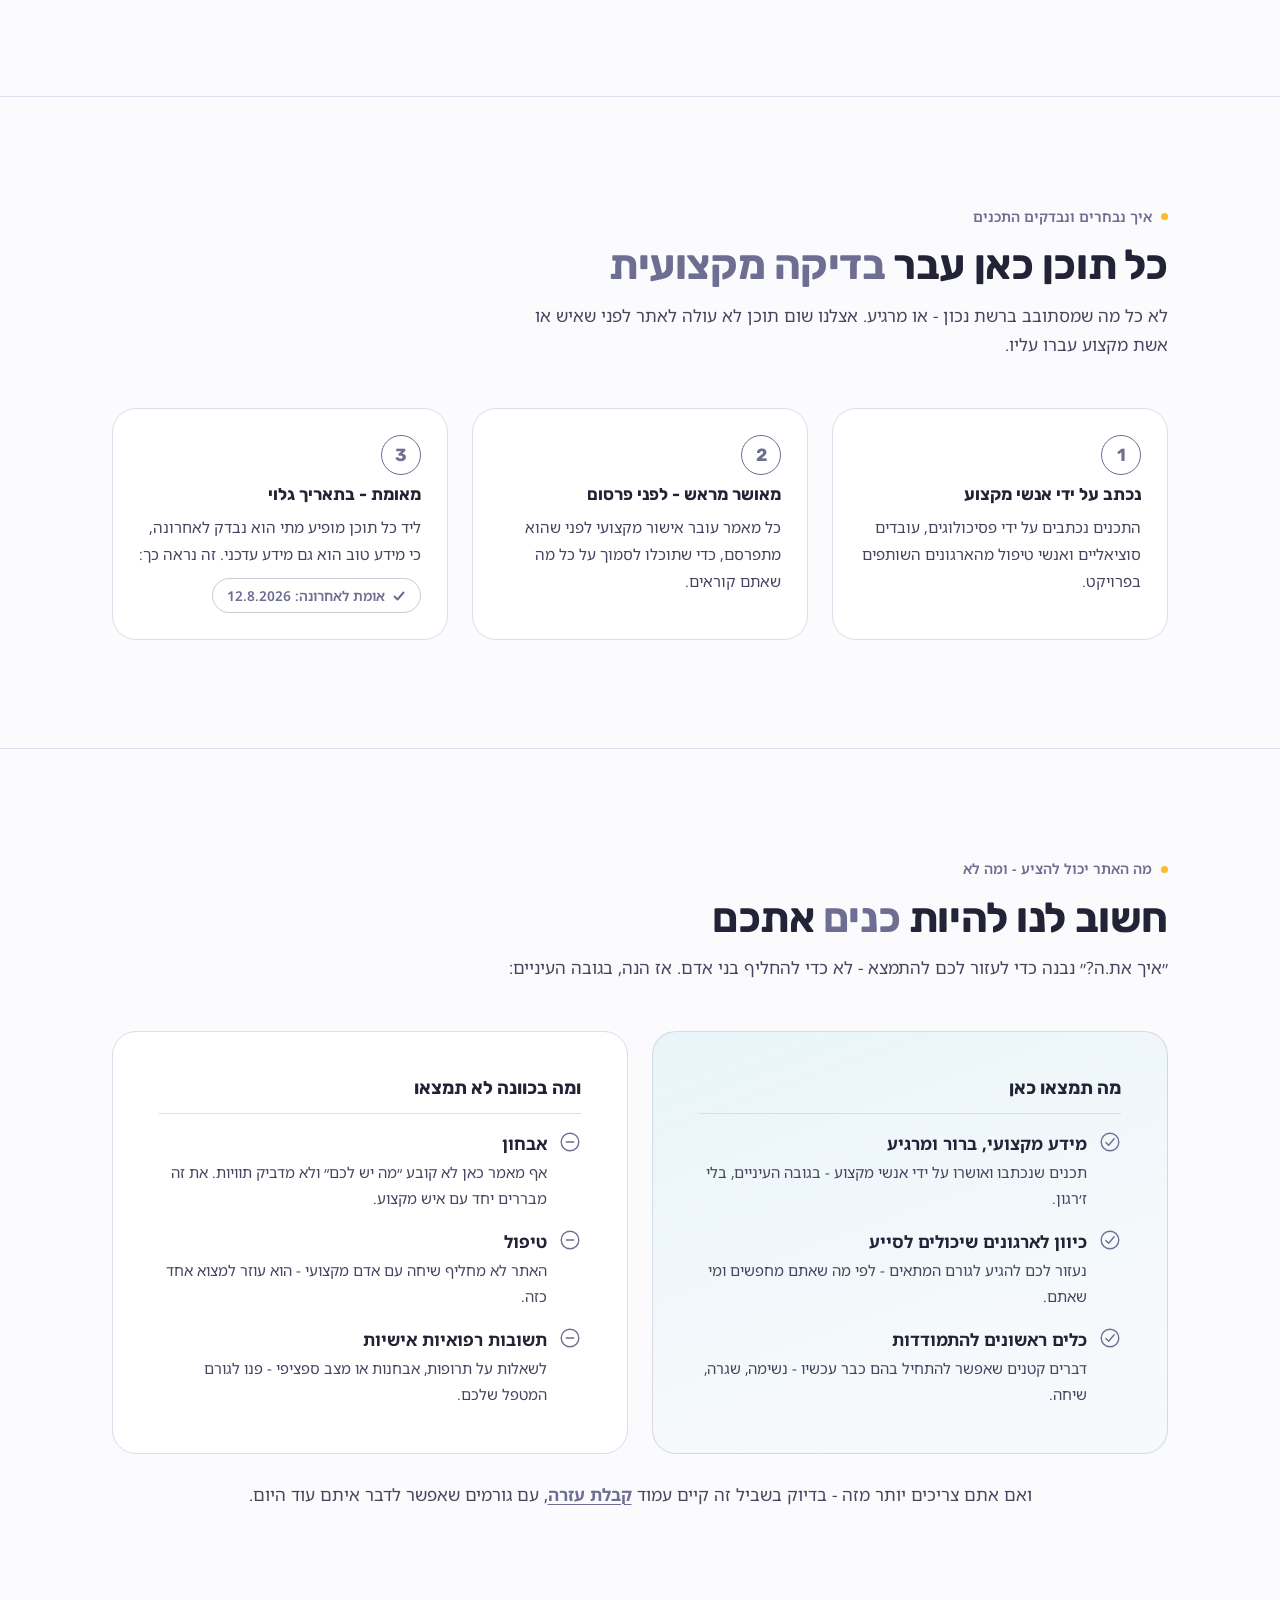
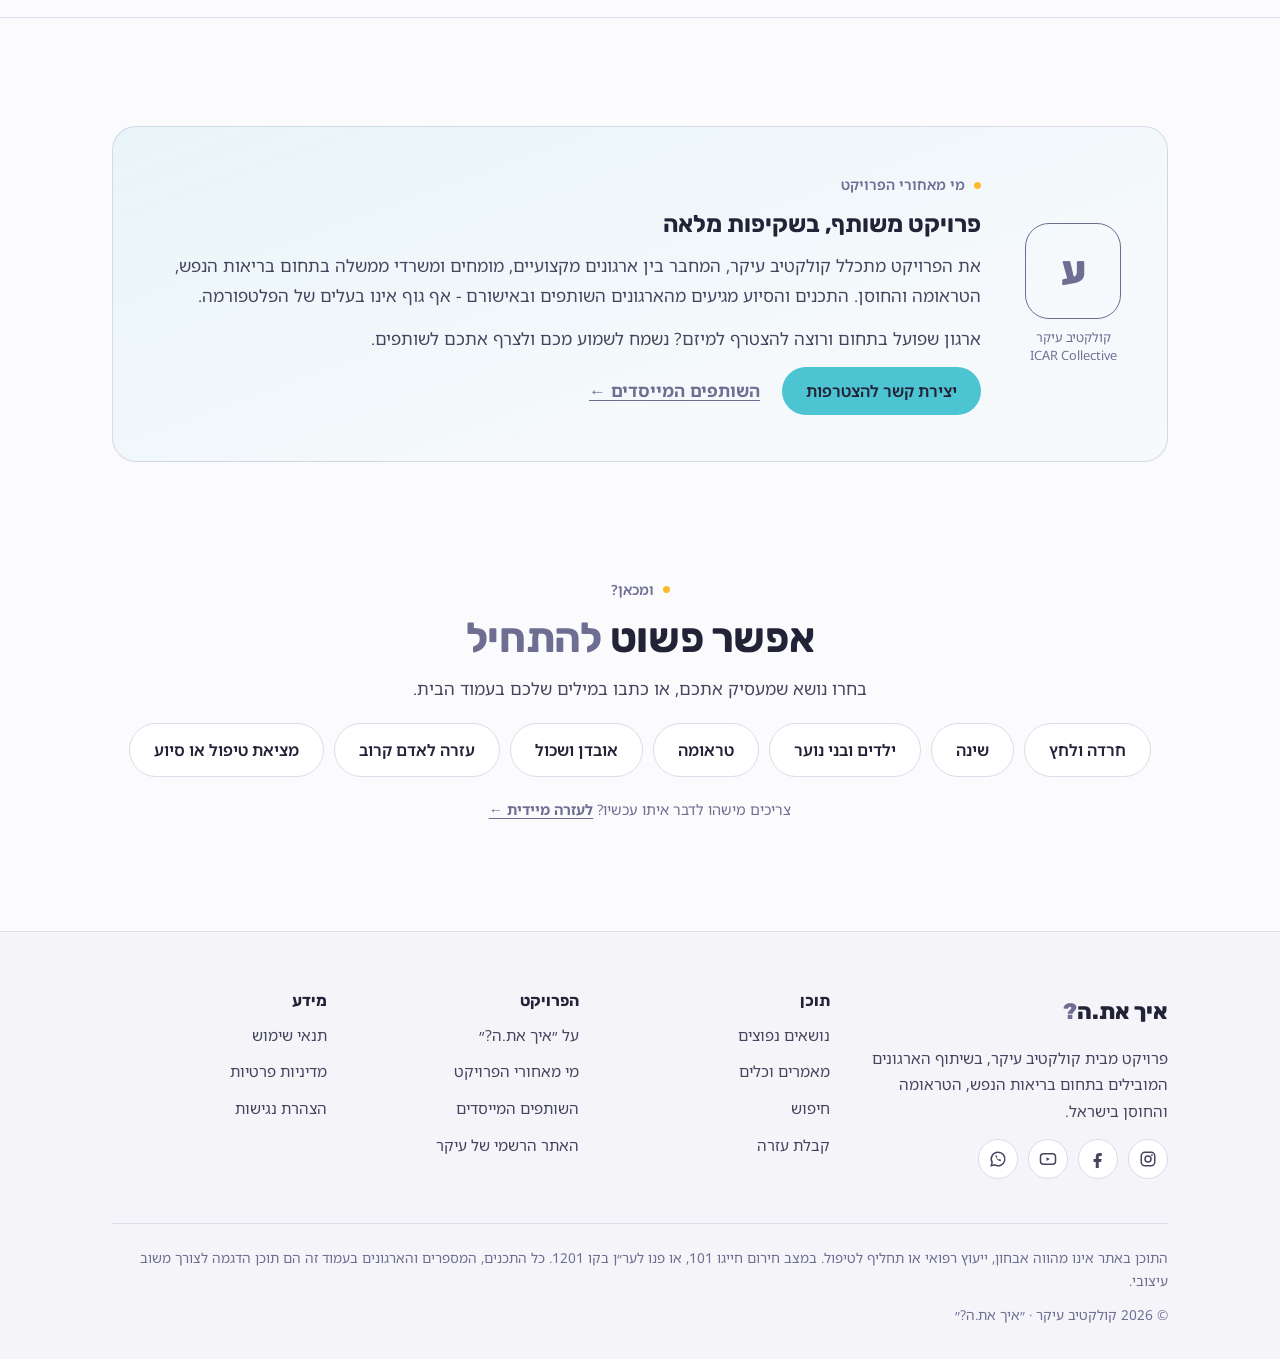
==== commit a83ea4d9: "השלמת החלפת הצבעים גם בסגנונות המוטמעים בעמודים ההחלפה הקודמת כיסתה את קובץ העיצוב המשותף בלבד; בכל " ====
--- a/about.html
+++ b/about.html
@@ -23,15 +23,15 @@
   .why-copy h2 { font-size: clamp(1.7rem, 3.4vw, 2.3rem); }
   .why-copy p { color: var(--ink-soft); }
   .quote-card {
-    background: var(--card); border: 1px solid rgba(20, 112, 126, 0.25); border-radius: var(--r);
+    background: var(--card); border: 1px solid rgba(110, 110, 146, 0.25); border-radius: var(--r);
     padding: clamp(28px, 4vw, 42px); display: grid; gap: 18px;
     background-image: radial-gradient(24rem 16rem at 90% 0%, rgba(76, 196, 210, 0.12), transparent 65%);
   }
   .quote-card .q { font-family: var(--f-display); font-weight: 700; font-size: clamp(1.3rem, 2.4vw, 1.7rem); line-height: 1.4; }
-  .quote-card .q em { color: var(--teal-ink); font-style: normal; }
+  .quote-card .q em { color: var(--plum); font-style: normal; }
   .quote-brand { font-family: var(--f-display); font-weight: 800; color: var(--ink); }
   .quote-brand small { font-family: var(--f-body); font-weight: 400; color: var(--lilac); font-size: 0.75rem; }
-  .quote-brand .brand-q { color: var(--teal-ink); }
+  .quote-brand .brand-q { color: var(--plum); }
 
   .aud-grid { list-style: none; margin: 0; padding: 0; display: grid; grid-template-columns: repeat(3, 1fr); gap: 24px; }
   .aud {
@@ -44,7 +44,7 @@
   }
   .aud h3 { font-size: 1.08rem; }
   .aud p { color: var(--ink-soft); font-size: 0.95rem; }
-  .aud-you { border-color: rgba(20, 112, 126, 0.35); background: linear-gradient(160deg, rgba(76, 196, 210, 0.08), transparent 70%); }
+  .aud-you { border-color: rgba(110, 110, 146, 0.35); background: linear-gradient(160deg, rgba(76, 196, 210, 0.08), transparent 70%); }
 
   .steps { list-style: none; margin: 0; padding: 0; display: grid; grid-template-columns: repeat(3, 1fr); gap: 24px; counter-reset: step; }
   .step {
@@ -53,14 +53,14 @@
   }
   .step-num {
     width: 40px; height: 40px; border-radius: 50%; display: grid; place-items: center;
-    border: 1.5px solid var(--teal-ink); color: var(--teal-ink);
+    border: 1.5px solid var(--plum); color: var(--plum);
     font-family: var(--f-display); font-weight: 700; font-size: 1.1rem;
   }
   .step h3 { font-size: 1.06rem; }
   .step p { color: var(--ink-soft); font-size: 0.95rem; }
   .verified-pill {
     display: inline-flex; align-items: center; gap: 7px; justify-self: start;
-    border: 1px solid rgba(20, 112, 126, 0.35); color: var(--teal-ink);
+    border: 1px solid rgba(110, 110, 146, 0.35); color: var(--plum);
     border-radius: 999px; padding: 5px 14px; font-size: 0.85rem; font-weight: 600;
   }
 
@@ -77,7 +77,7 @@
   .eiker-logo { display: grid; gap: 10px; justify-items: center; margin: 0; }
   .eiker-mono {
     width: 96px; height: 96px; border-radius: 24px; display: grid; place-items: center;
-    border: 1.5px solid var(--teal-ink); color: var(--teal-ink);
+    border: 1.5px solid var(--plum); color: var(--plum);
     font-family: var(--f-display); font-weight: 800; font-size: 2.4rem;
   }
   .eiker-logo figcaption { color: var(--lilac); font-size: 0.8rem; text-align: center; line-height: 1.4; }
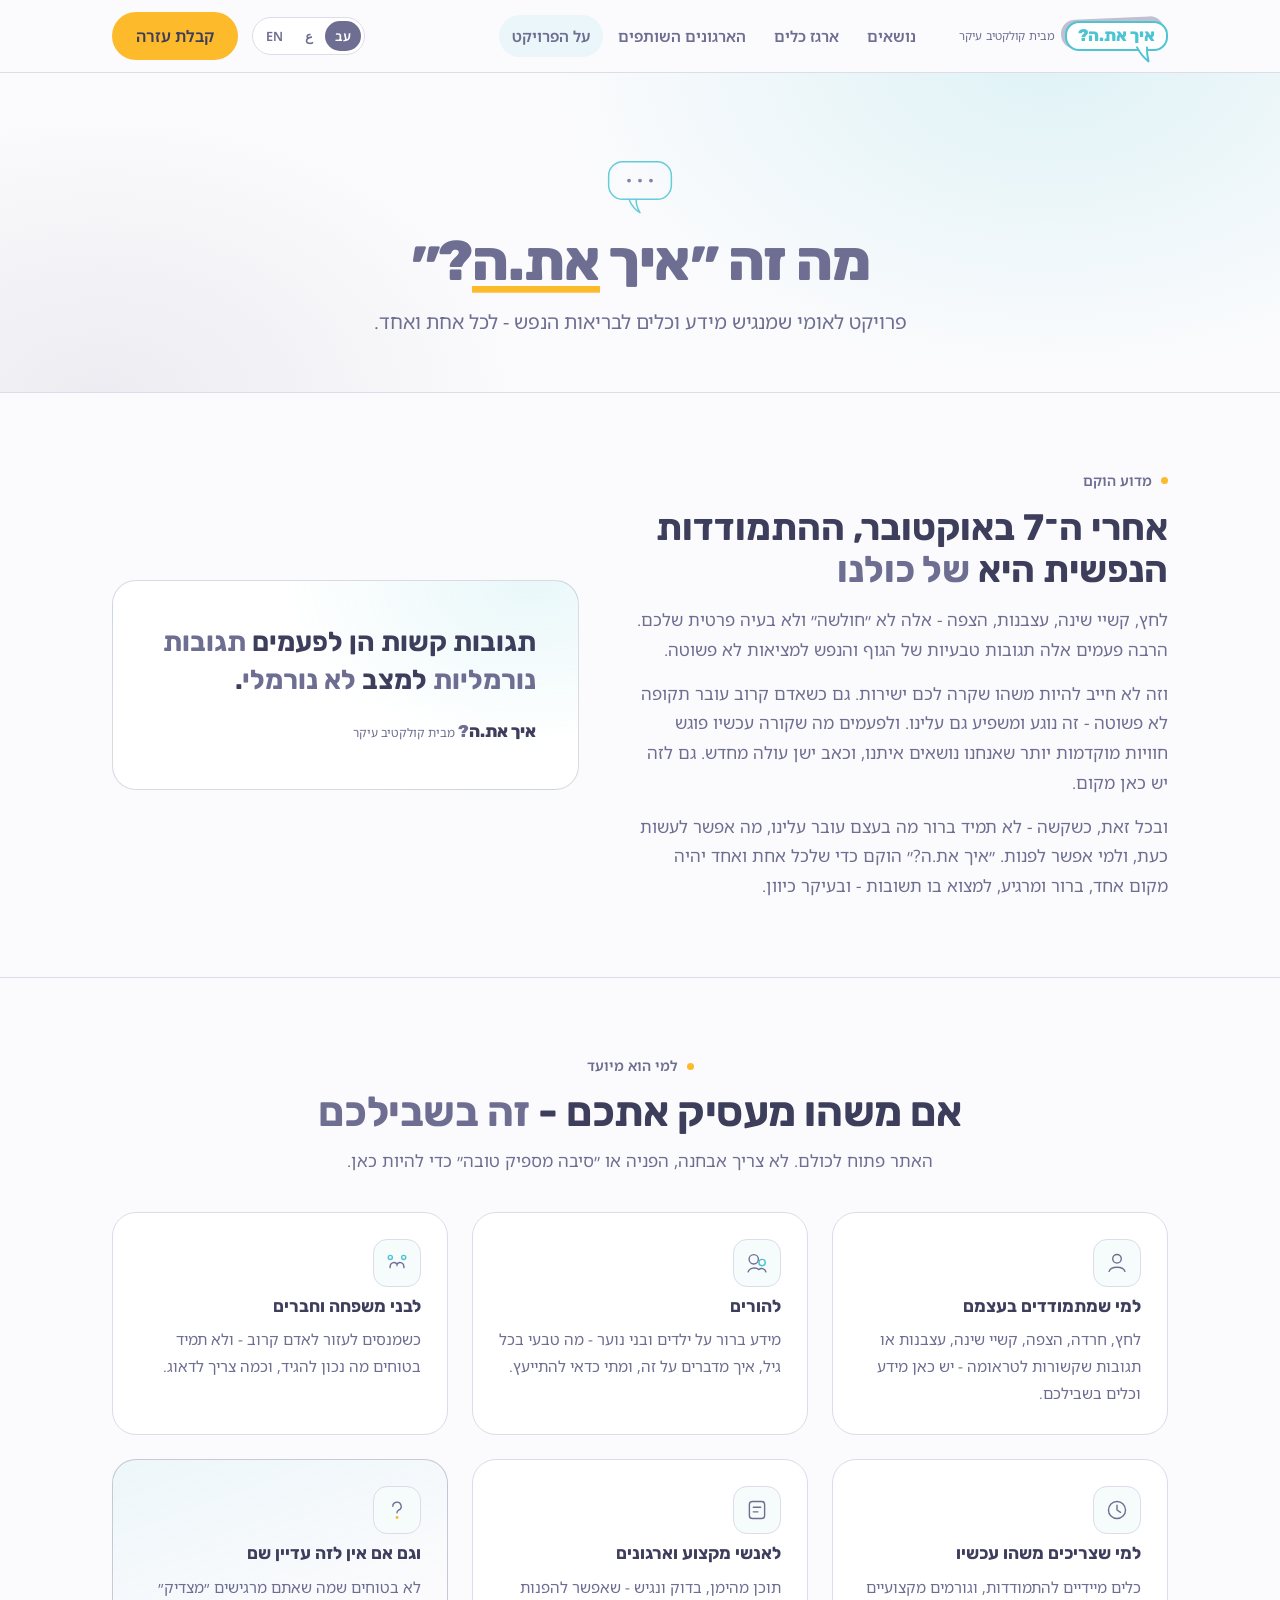
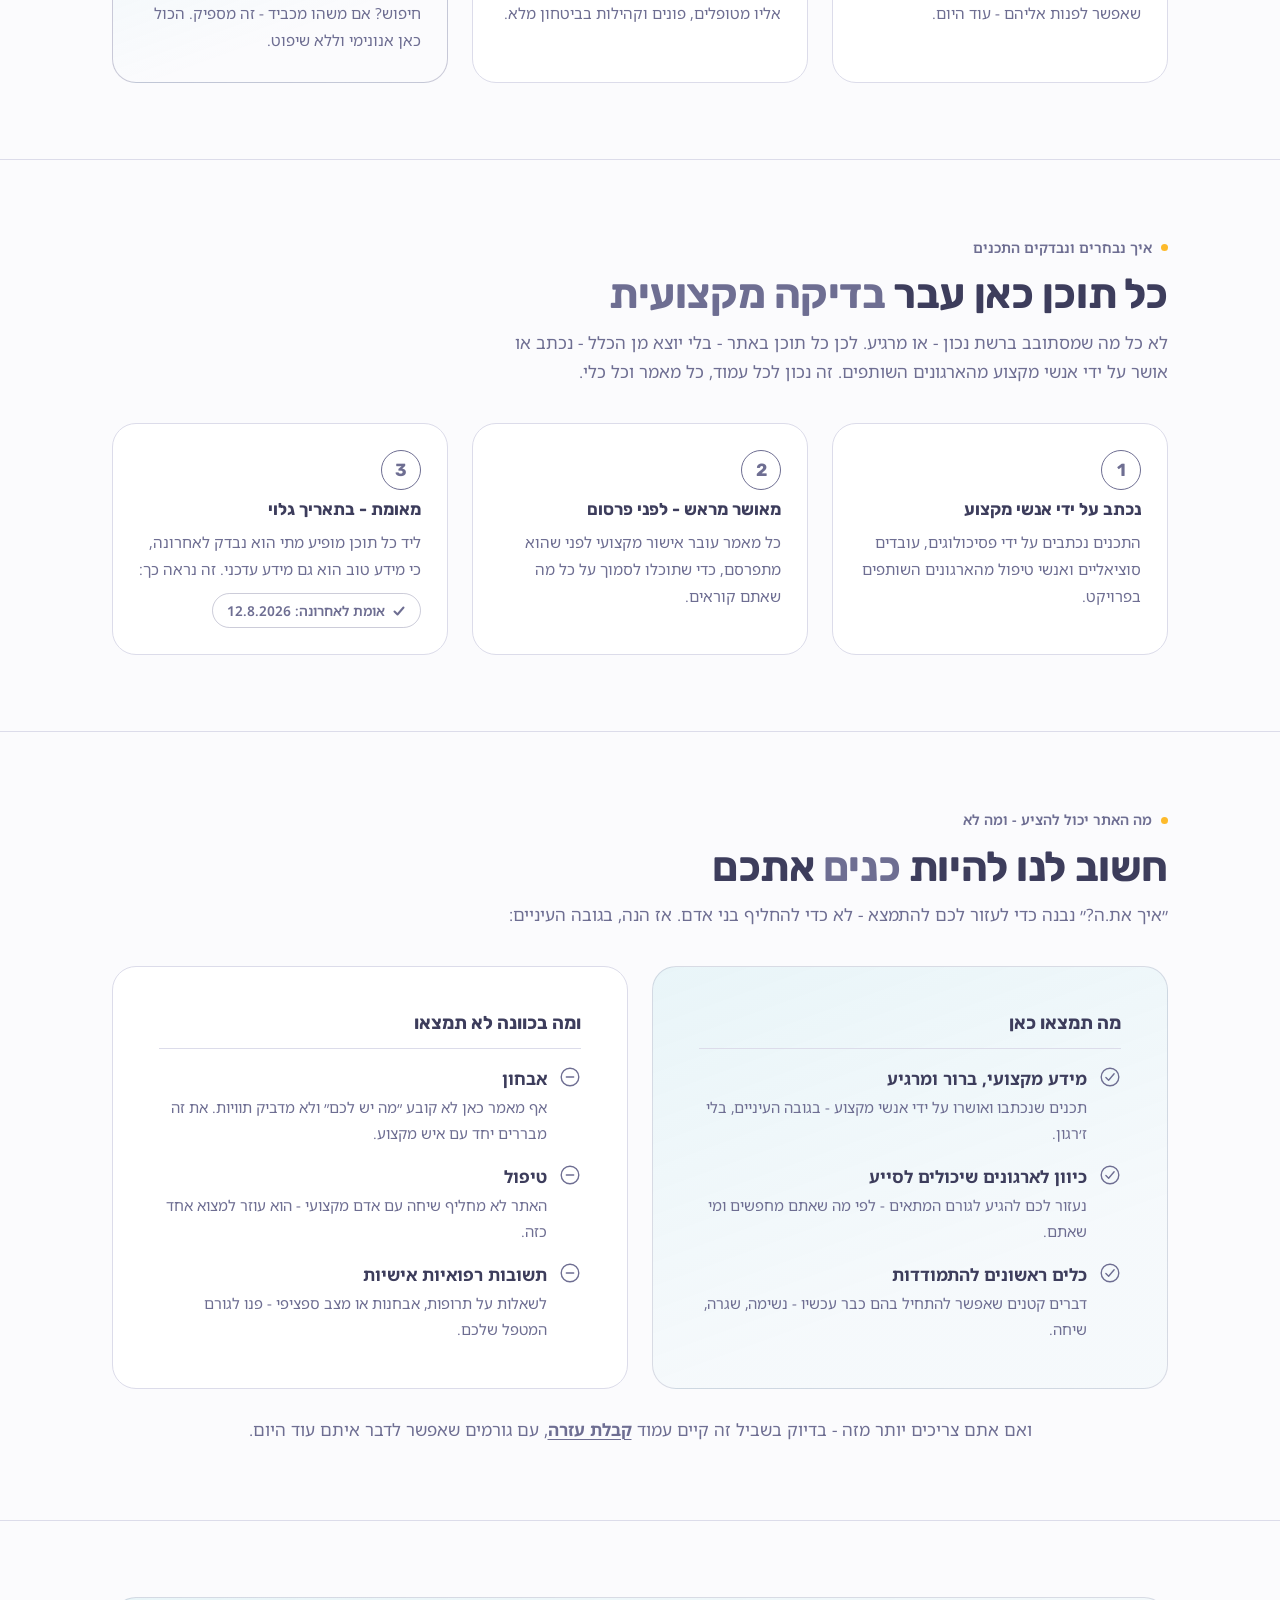
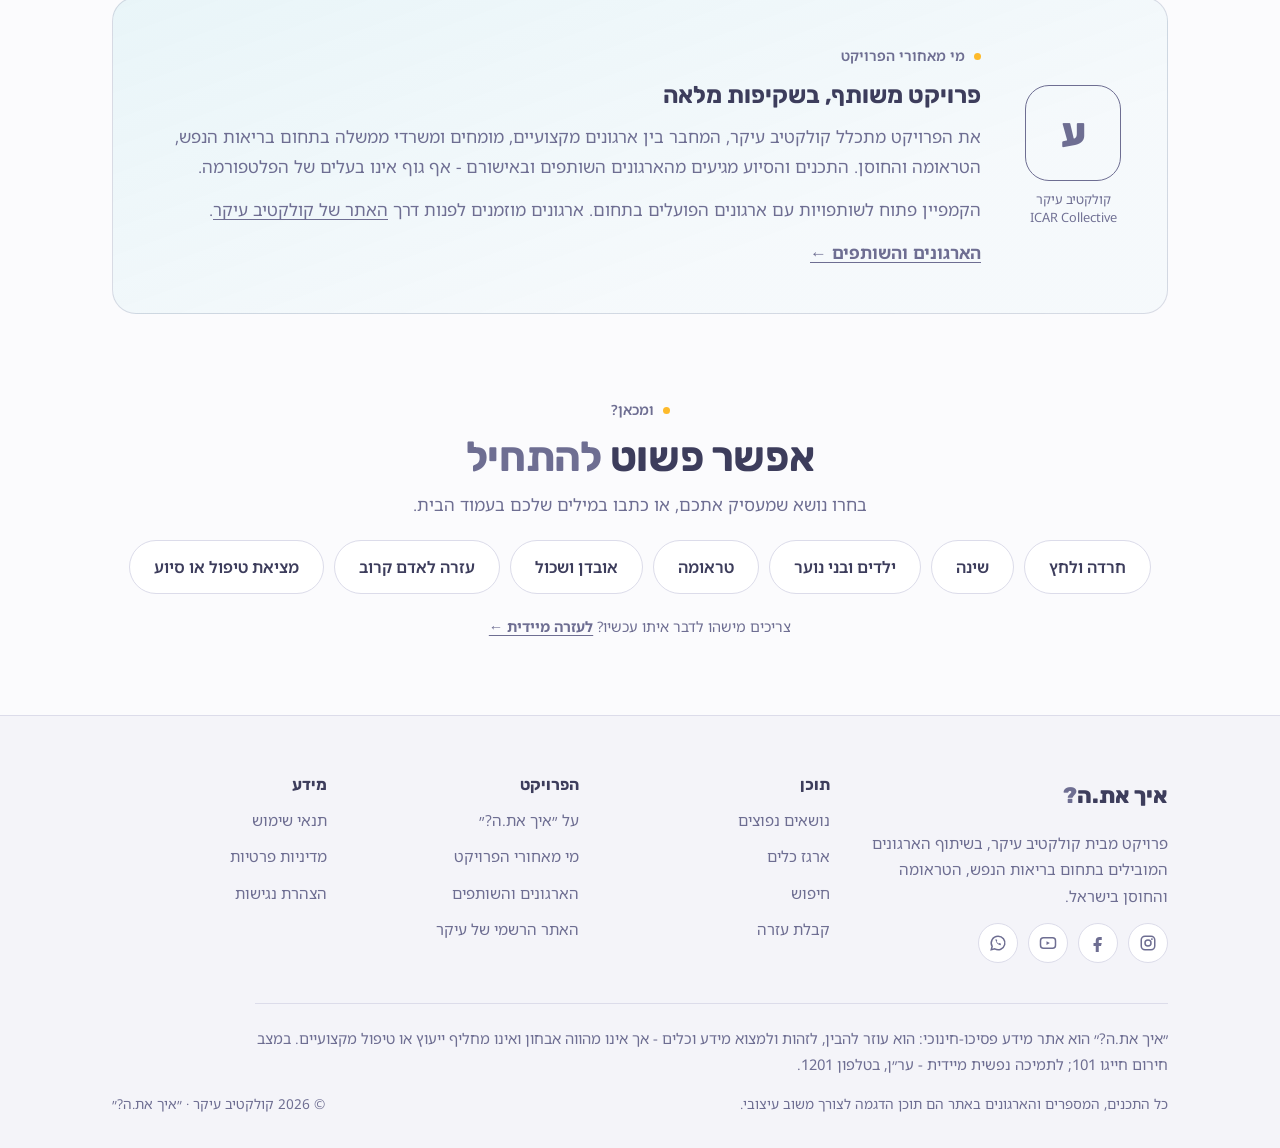
==== commit 03d068ab: "סבב עיצוב 2: יישום מסמך הפידבק המרוכז עמוד נושאים חדש, עמוד בית ממוקד יותר, חיפוש נקי, קבלת עזרה כעמ" ====
--- a/about.html
+++ b/about.html
@@ -17,6 +17,8 @@
   .about-hero .container { display: grid; gap: 14px; max-width: 780px; text-align: center; position: relative; }
   .about-hero h1 { font-size: clamp(2.2rem, 5.6vw, 3.5rem); }
   .about-hero .lede { color: var(--ink-soft); font-size: clamp(1.05rem, 2vw, 1.22rem); }
+  .about-motif { display: flex; justify-content: center; margin-bottom: 2px; }
+  .about-motif svg { display: block; opacity: 0.85; }
 
   .why-grid { display: grid; grid-template-columns: 1.15fr 1fr; gap: clamp(28px, 4vw, 52px); align-items: center; }
   .why-copy { display: grid; gap: 14px; }
@@ -102,8 +104,8 @@
   <div class="container">
     <a class="brand" href="index.html"><span class="brand-bubble"><span class="brand-name">איך את.ה<span class="brand-q">?</span></span><svg class="tail" viewBox="0 0 22 18" aria-hidden="true"><path d="M5 0 H15 V2.6 C14.8 8 15.4 12 16.5 16.5 C11.5 12.5 8 8 5 2.6 Z" fill="#fff"/><path d="M5 2.4 C8 8 11.5 12.5 16.5 16.5 C15.4 12 14.8 8 15 2.4" fill="none" stroke="currentColor" stroke-width="2" stroke-linecap="round" stroke-linejoin="round"/></svg></span> <small>מבית קולקטיב עיקר</small></a>
     <nav class="topnav" aria-label="ניווט ראשי">
-      <a href="index.html#topics">נושאים</a>
-      <a href="index.html#featured">מאמרים וכלים</a>
+      <a href="topics.html">נושאים</a>
+      <a href="index.html#featured">ארגז כלים</a>
       <a href="partners.html">הארגונים השותפים</a>
       <a href="about.html" aria-current="page">על הפרויקט</a>
     </nav>
@@ -111,15 +113,15 @@
       <div class="lang-switch" role="group" aria-label="בחירת שפה (עברית, ערבית, אנגלית)" title="האתר יתמוך בעברית, ערבית ואנגלית; המעבר בין השפות ייבנה בשלב הפיתוח">
         <span aria-current="true">עב</span><span lang="ar">ع</span><span lang="en">EN</span>
       </div>
-      <a class="btn btn-teal" href="help.html">קבלת עזרה</a>
+      <a class="btn btn-amber" href="help.html">קבלת עזרה</a>
       <button class="menu-toggle" data-menu-toggle aria-controls="mobileNav" aria-expanded="false" aria-label="פתיחת תפריט">
         <svg width="20" height="20" viewBox="0 0 20 20" aria-hidden="true"><path d="M2 5h16M2 10h16M2 15h16" stroke="currentColor" stroke-width="2" stroke-linecap="round"/></svg>
       </button>
     </div>
   </div>
   <nav class="mobile-nav" id="mobileNav" aria-label="ניווט ראשי - מובייל">
-    <a href="index.html#topics">נושאים</a>
-    <a href="index.html#featured">מאמרים וכלים</a>
+    <a href="topics.html">נושאים</a>
+    <a href="index.html#featured">ארגז כלים</a>
     <a href="partners.html">הארגונים השותפים</a>
     <a href="about.html" aria-current="page">על הפרויקט</a>
     <a href="help.html">קבלת עזרה</a>
@@ -132,6 +134,17 @@
   <section class="hero about-hero">
     <div class="hero-air" aria-hidden="true"></div>
     <div class="container">
+      <div class="about-motif" aria-hidden="true">
+        <div class="breathe">
+          <svg width="76" height="58" viewBox="0 0 96 74" fill="none">
+            <rect x="8" y="6" width="80" height="48" rx="18" stroke="#4cc4d2" stroke-width="1.5" vector-effect="non-scaling-stroke"/>
+            <path d="M34 54 C37 62 41 67 48 71 C44 64.5 43 59.5 43 54" stroke="#4cc4d2" stroke-width="1.5" stroke-linecap="round" stroke-linejoin="round" vector-effect="non-scaling-stroke"/>
+            <circle cx="34" cy="30" r="2.4" fill="#6e6e92"/>
+            <circle cx="48" cy="30" r="2.4" fill="#6e6e92"/>
+            <circle cx="62" cy="30" r="2.4" fill="#6e6e92"/>
+          </svg>
+        </div>
+      </div>
       <h1>מה זה ״איך <span class="u-amber">את.ה</span><span class="brand-q">?</span>״</h1>
       <p class="lede">פרויקט לאומי שמנגיש מידע וכלים לבריאות הנפש - לכל אחת ואחד.</p>
     </div>
@@ -143,6 +156,7 @@
         <span class="eyebrow">מדוע הוקם</span>
         <h2 id="why-h">אחרי ה־7 באוקטובר, ההתמודדות הנפשית היא <em class="accent">של כולנו</em></h2>
         <p>לחץ, קשיי שינה, עצבנות, הצפה - אלה לא ״חולשה״ ולא בעיה פרטית שלכם. הרבה פעמים אלה תגובות טבעיות של הגוף והנפש למציאות לא פשוטה.</p>
+        <p>וזה לא חייב להיות משהו שקרה לכם ישירות. גם כשאדם קרוב עובר תקופה לא פשוטה - זה נוגע ומשפיע גם עלינו. ולפעמים מה שקורה עכשיו פוגש חוויות מוקדמות יותר שאנחנו נושאים איתנו, וכאב ישן עולה מחדש. גם לזה יש כאן מקום.</p>
         <p>ובכל זאת, כשקשה - לא תמיד ברור מה בעצם עובר עלינו, מה אפשר לעשות כעת, ולמי אפשר לפנות. ״איך את.ה?״ הוקם כדי שלכל אחת ואחד יהיה מקום אחד, ברור ומרגיע, למצוא בו תשובות - ובעיקר כיוון.</p>
       </div>
       <div class="quote-card">
@@ -211,7 +225,7 @@
       <div class="section-head">
         <span class="eyebrow">איך נבחרים ונבדקים התכנים</span>
         <h2 id="check-h">כל תוכן כאן עבר <em class="accent">בדיקה מקצועית</em></h2>
-        <p>לא כל מה שמסתובב ברשת נכון - או מרגיע. אצלנו שום תוכן לא עולה לאתר לפני שאיש או אשת מקצוע עברו עליו.</p>
+        <p>לא כל מה שמסתובב ברשת נכון - או מרגיע. לכן כל תוכן באתר - בלי יוצא מן הכלל - נכתב או אושר על ידי אנשי מקצוע מהארגונים השותפים. זה נכון לכל עמוד, כל מאמר וכל כלי.</p>
       </div>
       <ol class="steps" role="list">
         <li class="step">
@@ -292,10 +306,9 @@
           <span class="eyebrow">מי מאחורי הפרויקט</span>
           <h2 id="eiker-h">פרויקט משותף, בשקיפות מלאה</h2>
           <p>את הפרויקט מתכלל קולקטיב עיקר, המחבר בין ארגונים מקצועיים, מומחים ומשרדי ממשלה בתחום בריאות הנפש, הטראומה והחוסן. התכנים והסיוע מגיעים מהארגונים השותפים ובאישורם - אף גוף אינו בעלים של הפלטפורמה.</p>
-          <p>ארגון שפועל בתחום ורוצה להצטרף למיזם? נשמח לשמוע מכם ולצרף אתכם לשותפים.</p>
+          <p>הקמפיין פתוח לשותפויות עם ארגונים הפועלים בתחום. ארגונים מוזמנים לפנות דרך <a href="https://www.icarcollective.org/he/" rel="external">האתר של קולקטיב עיקר</a>.</p>
           <div class="eiker-links">
-            <a class="btn btn-teal" href="#">יצירת קשר להצטרפות</a>
-            <a href="partners.html"><strong>השותפים המייסדים ←</strong></a>
+            <a href="partners.html"><strong>הארגונים והשותפים ←</strong></a>
           </div>
         </div>
       </div>
@@ -341,8 +354,8 @@
       <nav aria-label="ניווט - תוכן">
         <h3>תוכן</h3>
         <ul>
-          <li><a href="index.html#topics">נושאים נפוצים</a></li>
-          <li><a href="index.html#featured">מאמרים וכלים</a></li>
+          <li><a href="topics.html">נושאים נפוצים</a></li>
+          <li><a href="index.html#featured">ארגז כלים</a></li>
           <li><a href="search.html">חיפוש</a></li>
           <li><a href="help.html">קבלת עזרה</a></li>
         </ul>
@@ -352,7 +365,7 @@
         <ul>
           <li><a href="about.html">על ״איך את.ה?״</a></li>
           <li><a href="about.html#eiker">מי מאחורי הפרויקט</a></li>
-          <li><a href="partners.html">השותפים המייסדים</a></li>
+          <li><a href="partners.html">הארגונים והשותפים</a></li>
           <li><a href="https://www.icarcollective.org/he/" rel="external">האתר הרשמי של עיקר</a></li>
         </ul>
       </nav>
@@ -365,8 +378,9 @@
         </ul>
       </nav>
     </div>
+    <p class="footer-disclaimer">״איך את.ה?״ הוא אתר מידע פסיכו-חינוכי: הוא עוזר להבין, לזהות ולמצוא מידע וכלים - אך אינו מהווה אבחון ואינו מחליף ייעוץ או טיפול מקצועיים. במצב חירום חייגו 101; לתמיכה נפשית מיידית - ער״ן, בטלפון 1201.</p>
     <div class="footer-note">
-      <span>התוכן באתר אינו מהווה אבחון, ייעוץ רפואי או תחליף לטיפול. במצב חירום חייגו 101, או פנו לער״ן בקו 1201. כל התכנים, המספרים והארגונים בעמוד זה הם תוכן הדגמה לצורך משוב עיצובי.</span>
+      <span>כל התכנים, המספרים והארגונים באתר הם תוכן הדגמה לצורך משוב עיצובי.</span>
       <span>© 2026 קולקטיב עיקר · ״איך את.ה?״</span>
     </div>
   </div>
--- a/css/b.css
+++ b/css/b.css
@@ -1,12 +1,12 @@
 /* =========================================================
    איך את.ה? - Direction B: "אוויר"
    All-light, clinic-grade Scandinavian calm.
-   Near-white cool paper, huge airy ink typography,
-   teal as THE accent, amber only as tiny punctuation.
+   Near-white cool paper, typography in the brand purple family
+   (headings in the swatch purple itself), turquoise fills, amber punctuation.
    ========================================================= */
 :root {
-  --ink: #232338;
-  --ink-soft: #45455f;
+  --ink: #3d3d5c;        /* deep cut of the brand purple - body text (10.8:1 on paper, 5.2:1 on turquoise fills) */
+  --ink-soft: #6e6e92;    /* ONE secondary tone = the swatch purple; no in-between steps */
   --lilac: #6e6e92;
   --line: #dcdcea;
   --paper: #fbfbfd;
@@ -15,14 +15,14 @@
   --teal: #4cc4d2;        /* brand turquoise - fills with ink text, decorative lines; never text on light */
   --teal-deep: #35aebd;   /* pressed/hover state of a turquoise fill */
   --plum: #6e6e92;        /* brand purple - the interactive/accent color on light (AA 4.8:1) */
-  --amber: #fdba2b;       /* tiny punctuation only */
+  --amber: #fdba2b;       /* punctuation + the high-significance CTA (קבלת עזרה) */
   --focus: #6e6e92;
 
   --f-display: "Rubik", "Arial Hebrew", Arial, sans-serif;
   --f-body: "Noto Sans Hebrew", "Arial Hebrew", Arial, sans-serif;
 
   --r: 24px;
-  --shadow-soft: 0 2px 6px rgba(35, 35, 56, 0.04), 0 14px 40px rgba(35, 35, 56, 0.06);
+  --shadow-soft: 0 2px 6px rgba(61, 61, 92, 0.04), 0 14px 40px rgba(61, 61, 92, 0.06);
   --container: 1120px;
 }
 
@@ -45,6 +45,7 @@
   text-rendering: optimizeLegibility;
 }
 
+h1 { color: var(--plum); }
 h1, h2, h3, h4 {
   font-family: var(--f-display);
   font-weight: 700;
@@ -79,7 +80,7 @@
   background-size: 100% 0.12em;
   background-position: 0 97%;
 }
-/* teal accent word inside ink headings */
+/* the lighter swatch purple as the accent word inside headings */
 .accent { color: var(--plum); font-style: normal; }
 
 /* ---------- header ---------- */
@@ -156,6 +157,8 @@
 .btn:active { transform: translateY(1px); }
 .btn-teal { background: var(--teal); color: var(--ink); }
 .btn-teal:hover { background: var(--teal-deep); box-shadow: 0 8px 22px rgba(76, 196, 210, 0.35); }
+.btn-amber { background: var(--amber); color: var(--ink); }
+.btn-amber:hover { background: #f3ad14; box-shadow: 0 8px 22px rgba(253, 186, 43, 0.4); }
 
 .menu-toggle { display: none; }
 
@@ -176,7 +179,7 @@
 /* ---------- hero ---------- */
 .hero {
   position: relative; overflow: hidden;
-  padding-block: clamp(72px, 11vw, 138px) clamp(76px, 10vw, 122px);
+  padding-block: clamp(52px, 8vw, 96px) clamp(36px, 4.5vw, 54px);
 }
 .hero-air {
   position: absolute; inset: 0; pointer-events: none;
@@ -240,9 +243,10 @@
 .hero-help a { font-weight: 600; }
 
 /* ---------- sections ---------- */
-.section { padding-block: clamp(60px, 8.5vw, 108px); }
+.section { padding-block: clamp(44px, 6vw, 76px); }
+.section-tint { background: var(--tint); }
 .section-line { border-top: 1px solid var(--line); }
-.section-head { display: grid; gap: 12px; max-width: 660px; margin-bottom: clamp(30px, 4.5vw, 48px); }
+.section-head { display: grid; gap: 10px; max-width: 660px; margin-bottom: clamp(22px, 3.5vw, 36px); }
 .section-head.center { margin-inline: auto; text-align: center; }
 .eyebrow {
   color: var(--plum); font-weight: 600; font-size: 0.88rem;
@@ -360,8 +364,12 @@
 .footer ul { list-style: none; margin: 0; padding: 0; display: grid; gap: 10px; font-size: 0.95rem; }
 .footer .brand { font-size: 1.4rem; color: var(--ink); }
 .footer-about { display: grid; gap: 14px; align-content: start; font-size: 0.95rem; }
+.footer-disclaimer {
+  border-top: 1px solid var(--line); margin-top: 40px; padding-top: 22px;
+  color: var(--ink-soft); font-size: 0.92rem; max-width: 62em;
+}
 .footer-note {
-  border-top: 1px solid var(--line); margin-top: 44px; padding-top: 22px;
+  padding-top: 14px;
   display: flex; flex-wrap: wrap; gap: 10px 28px; justify-content: space-between;
   font-size: 0.85rem; color: var(--lilac);
 }
@@ -408,8 +416,12 @@
   .anim .rv.in { opacity: 1; transform: none; }
   .anim .hero-enter { opacity: 0; transform: translateY(16px); animation: vrise .65s cubic-bezier(.2,.7,.2,1) forwards; animation-delay: var(--hd, 0s); }
   @keyframes vrise { to { opacity: 1; transform: none; } }
-  .anim .hero-rings { animation: bbreathe 9s ease-in-out infinite alternate; transform-origin: center; }
-  @keyframes bbreathe { from { transform: scale(1); opacity: .85; } to { transform: scale(1.05); opacity: 1; } }
+  .anim .hero-rings, .anim .breathe { animation: bbreathe 16s ease-in-out infinite; transform-origin: center; }
+  @keyframes bbreathe {
+    0%, 100% { transform: scale(1); opacity: .82; }
+    25%, 50% { transform: scale(1.03); opacity: 1; }
+    75% { transform: scale(1); opacity: .82; }
+  }
 }
 
 /* the parallel path: "או ספרו לנו מי אתם" */
@@ -470,3 +482,11 @@
     padding: 14px 8px; font-size: 0.92rem; line-height: 1.25;
   }
 }
+
+/* quiet crisis line: always one tap from the suicide-support path */
+.crisis-strip {
+  display: flex; flex-wrap: wrap; gap: 6px 14px; justify-content: center; align-items: center;
+  padding: 12px clamp(18px, 4vw, 32px); font-size: 0.95rem;
+  background: var(--tint); border-block: 1px solid var(--line); color: var(--ink);
+}
+.crisis-strip a { font-weight: 700; color: var(--ink); }
